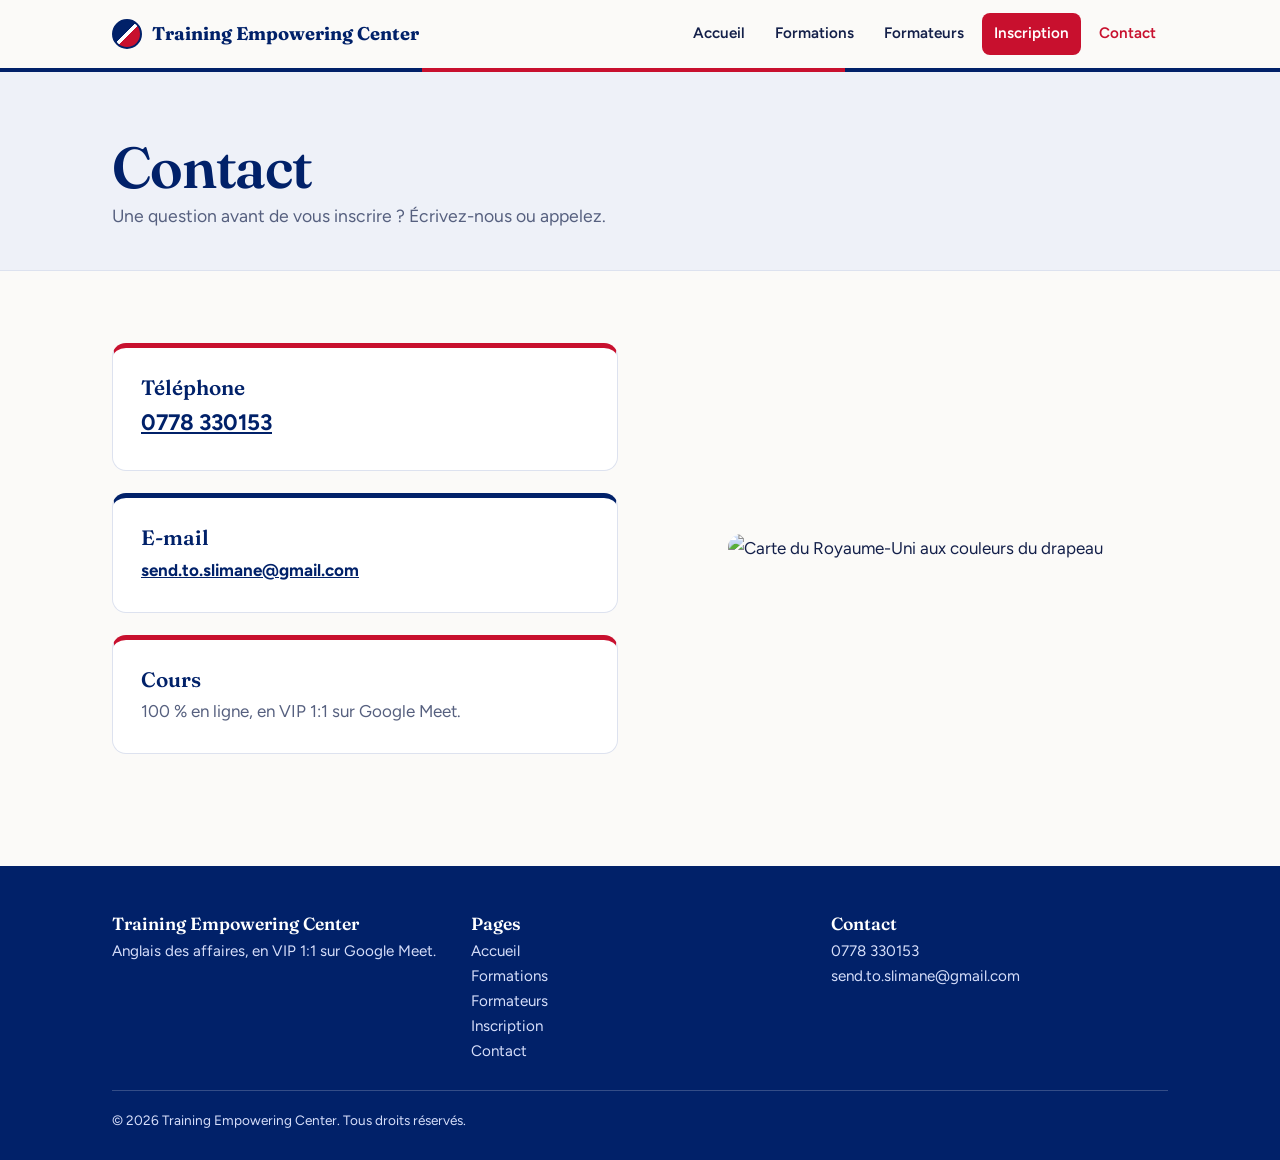
==== contact.html @ 9cc6c2c0 "Add files via upload" ====
<!doctype html><html lang="fr"><head><meta charset="utf-8"><meta name="viewport" content="width=device-width,initial-scale=1">
<title>Contact | Training Empowering Center</title><meta name="description" content="Cours d'anglais des affaires en VIP 1:1 sur Google Meet avec Training Empowering Center.">
<link rel="preconnect" href="https://fonts.googleapis.com"><link rel="preconnect" href="https://fonts.gstatic.com" crossorigin>
<link href="https://fonts.googleapis.com/css2?family=Figtree:wght@400;500;700&family=Fraunces:opsz,wght@9..144,600;9..144,700&display=swap" rel="stylesheet">
<link rel="stylesheet" href="style.css"></head><body>
<header><div class="wrap bar"><a class="logo" href="index.html"><i></i>Training Empowering Center</a><input type="checkbox" id="tg" aria-label="Menu"><label for="tg" class="burger">☰</label><nav><a href="index.html">Accueil</a><a href="formations.html">Formations</a><a href="formateurs.html">Formateurs</a><a href="inscription.html" class='cta'>Inscription</a><a class="on" href="contact.html" aria-current=page>Contact</a></nav></div></header>
<main>
<div class="sub"><div class="wrap"><h1 style="font-size:clamp(2.2rem,6vw,3.6rem)">Contact</h1><p>Une question avant de vous inscrire ? Écrivez-nous ou appelez.</p></div></div>
<section><div class="wrap split"><div class="grid" style="grid-template-columns:1fr">
<div class="card red"><h3>Téléphone</h3><p><a href="tel:+213778330153" style="font-size:1.4rem;font-weight:700;color:var(--navy)">0778 330153</a></p></div>
<div class="card navy"><h3>E-mail</h3><p><a href="mailto:send.to.slimane@gmail.com" style="font-weight:700;color:var(--navy);word-break:break-all">send.to.slimane@gmail.com</a></p></div>
<div class="card red"><h3>Cours</h3><p>100 % en ligne, en VIP 1:1 sur Google Meet.</p></div></div>
<img src="img/map.jpg" alt="Carte du Royaume-Uni aux couleurs du drapeau" style="max-height:460px"></div></section></main>
<footer><div class="wrap"><div class="grid"><div><h3>Training Empowering Center</h3><p>Anglais des affaires, en VIP 1:1 sur Google Meet.</p></div>
<div><h3>Pages</h3><a href="index.html">Accueil</a><br><a href="formations.html">Formations</a><br><a href="formateurs.html">Formateurs</a><br><a href="inscription.html">Inscription</a><br><a href="contact.html">Contact</a></div>
<div><h3>Contact</h3><a href="tel:+213778330153">0778 330153</a><br><a href="mailto:send.to.slimane@gmail.com">send.to.slimane@gmail.com</a></div></div>
<div class="copy">© 2026 Training Empowering Center. Tous droits réservés.</div></div></footer></body></html>
---- style.css ----
:root{--navy:#012169;--navy2:#0a3190;--red:#C8102E;--paper:#fbfaf8;--mist:#eef1f8;--ink:#14204a;--mute:#56607f;--line:#dde2ef}
*{box-sizing:border-box;margin:0}
html{scroll-behavior:smooth}
body{font:17px/1.65 'Figtree',system-ui,sans-serif;color:var(--ink);background:var(--paper)}
h1,h2,h3{font-family:'Fraunces',Georgia,serif;line-height:1.12;color:var(--navy);font-weight:600}
h1{font-size:clamp(2.4rem,7vw,4.6rem);letter-spacing:-.02em}
h2{font-size:clamp(1.8rem,4.5vw,2.8rem);margin-bottom:.6em}
h3{font-size:1.3rem;margin-bottom:.3em}
a{color:inherit}img{max-width:100%;display:block}
:focus-visible{outline:3px solid var(--red);outline-offset:3px}
.wrap{max-width:1100px;margin:auto;padding:0 22px}
section{padding:72px 0}
header{position:sticky;top:0;z-index:20;background:rgba(251,250,248,.94);backdrop-filter:blur(8px);border-bottom:4px solid transparent;border-image:linear-gradient(90deg,var(--navy) 33%,var(--red) 33% 66%,var(--navy) 66%) 1}
.bar{display:flex;align-items:center;justify-content:space-between;height:68px}
.logo{font-family:'Fraunces',serif;font-weight:700;color:var(--navy);text-decoration:none;font-size:1.15rem;display:flex;gap:10px;align-items:center}
.logo i{width:30px;height:30px;border-radius:50%;background:linear-gradient(135deg,var(--navy) 45%,#fff 45% 55%,var(--red) 55%);border:2px solid var(--navy)}
nav{display:flex;gap:6px;align-items:center}
nav a{text-decoration:none;padding:8px 12px;border-radius:8px;font-weight:600;font-size:.95rem;color:var(--ink)}
nav a:hover,nav a.on{color:var(--red)}
nav a.cta{background:var(--red);color:#fff}nav a.cta:hover{background:#a50d26;color:#fff}
#tg{display:none}
.burger{display:none;cursor:pointer;font-size:1.7rem;color:var(--navy)}
.btn{display:inline-block;background:var(--red);color:#fff;text-decoration:none;font-weight:700;padding:14px 28px;border-radius:10px;border:0;font:700 1rem 'Figtree';cursor:pointer;transition:background .2s}
.btn:hover{background:#a50d26}
.btn.alt{background:transparent;color:var(--navy);border:2px solid var(--navy)}.btn.alt:hover{background:var(--navy);color:#fff}
.hero{position:relative;overflow:hidden;padding:110px 0 100px;isolation:isolate}
.hero::before{content:"";position:absolute;inset:0;z-index:-1;background:url(img/hero.jpg) center 25%/cover;opacity:.3}
.hero::after{content:"";position:absolute;inset:0;z-index:-2;background:#fff}
.hero p.lead{font-size:1.25rem;max-width:36ch;margin:22px 0 32px;color:var(--ink);font-weight:500}
.hero .row{display:flex;gap:14px;flex-wrap:wrap}
.hero h1{max-width:12ch;animation:up .8s both}
@keyframes up{from{opacity:0;transform:translateY(18px)}}
.sub{padding:64px 0 40px;background:var(--mist);border-bottom:1px solid var(--line)}
.sub p{max-width:50ch;color:var(--mute);font-size:1.1rem}
.grid{display:grid;gap:22px;grid-template-columns:repeat(auto-fit,minmax(250px,1fr))}
.card{background:#fff;border:1px solid var(--line);border-radius:14px;padding:28px}
.card p{color:var(--mute)}
.card.red{border-top:5px solid var(--red)}.card.navy{border-top:5px solid var(--navy)}
.split{display:grid;gap:44px;grid-template-columns:1fr 1fr;align-items:center}
.split img{border-radius:16px;margin:auto;max-height:480px;width:auto}
.band{background:var(--navy);color:#fff}.band h2,.band h3{color:#fff}.band p{color:#d6defa}
.band .card{background:rgba(255,255,255,.08);border-color:rgba(255,255,255,.2)}
.list{list-style:none;padding:0}.list li{padding:10px 0 10px 30px;position:relative;border-bottom:1px solid var(--line)}
.list li::before{content:"";position:absolute;left:0;top:19px;width:14px;height:4px;background:var(--red)}
.tag{display:inline-block;background:var(--mist);color:var(--navy);padding:4px 12px;border-radius:99px;font-size:.85rem;font-weight:700;margin:4px 6px 0 0}
.price{font-family:'Fraunces',serif;font-size:2rem;color:var(--red);font-weight:700}
.trainer{display:grid;grid-template-columns:200px 1fr;gap:32px;align-items:center;background:#fff;border:1px solid var(--line);border-radius:18px;padding:32px}
.trainer img{width:200px;height:200px;object-fit:cover;border-radius:50%;border:6px solid #fff;box-shadow:0 0 0 4px var(--navy)}
.trainer.soon{border-style:dashed;background:transparent;grid-template-columns:1fr;text-align:center;color:var(--mute);margin-top:22px}
form{display:grid;gap:18px}
label{font-weight:700;font-size:.95rem;color:var(--navy);display:grid;gap:6px}
input,select,textarea{font:inherit;padding:13px 14px;border:2px solid var(--line);border-radius:10px;background:#fff;color:var(--ink);width:100%}
input:focus,select:focus,textarea:focus{border-color:var(--navy);outline:0}
.two{display:grid;gap:18px;grid-template-columns:1fr 1fr}
.formbox{background:#fff;border:1px solid var(--line);border-radius:18px;padding:34px;border-top:6px solid var(--red)}
footer{background:var(--navy);color:#d6defa;padding:48px 0 28px;margin-top:40px;font-size:.95rem}
footer .grid{margin-bottom:26px}footer h3{color:#fff;font-size:1.1rem}footer a{text-decoration:none}footer a:hover{color:#fff;text-decoration:underline}
.copy{border-top:1px solid rgba(255,255,255,.2);padding-top:18px;font-size:.85rem}
@media(max-width:820px){.split,.trainer,.two{grid-template-columns:1fr}.trainer{text-align:center}.trainer img{margin:auto}
.burger{display:block}nav{display:none;position:absolute;top:68px;left:0;right:0;background:var(--paper);flex-direction:column;align-items:stretch;padding:12px 22px 20px;border-bottom:1px solid var(--line)}
#tg:checked~nav{display:flex}section{padding:52px 0}.hero{padding:70px 0}}
@media(prefers-reduced-motion:reduce){*{animation:none!important;scroll-behavior:auto}}
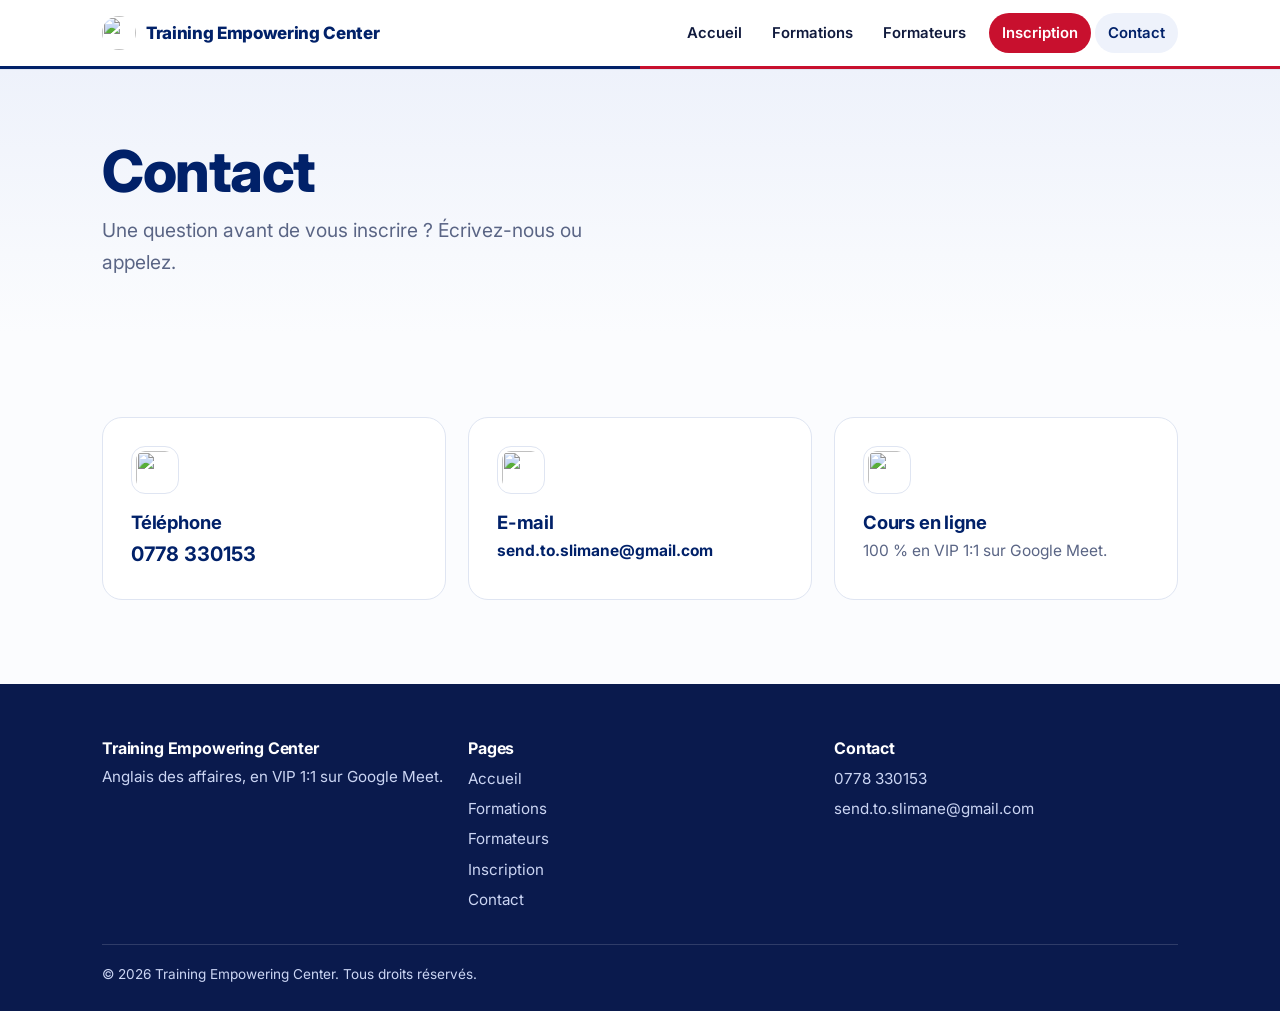
==== commit d61bd000: "Add files via upload" ====
--- a/contact.html
+++ b/contact.html
@@ -1,16 +1,13 @@
 <!doctype html><html lang="fr"><head><meta charset="utf-8"><meta name="viewport" content="width=device-width,initial-scale=1">
-<title>Contact | Training Empowering Center</title><meta name="description" content="Cours d'anglais des affaires en VIP 1:1 sur Google Meet avec Training Empowering Center.">
+<title>Contact | Training Empowering Center</title><meta name="description" content="Cours d'anglais des affaires en VIP 1:1 sur Google Meet.">
 <link rel="preconnect" href="https://fonts.googleapis.com"><link rel="preconnect" href="https://fonts.gstatic.com" crossorigin>
-<link href="https://fonts.googleapis.com/css2?family=Figtree:wght@400;500;700&family=Fraunces:opsz,wght@9..144,600;9..144,700&display=swap" rel="stylesheet">
-<link rel="stylesheet" href="style.css"></head><body>
-<header><div class="wrap bar"><a class="logo" href="index.html"><i></i>Training Empowering Center</a><input type="checkbox" id="tg" aria-label="Menu"><label for="tg" class="burger">☰</label><nav><a href="index.html">Accueil</a><a href="formations.html">Formations</a><a href="formateurs.html">Formateurs</a><a href="inscription.html" class='cta'>Inscription</a><a class="on" href="contact.html" aria-current=page>Contact</a></nav></div></header>
-<main>
-<div class="sub"><div class="wrap"><h1 style="font-size:clamp(2.2rem,6vw,3.6rem)">Contact</h1><p>Une question avant de vous inscrire ? Écrivez-nous ou appelez.</p></div></div>
-<section><div class="wrap split"><div class="grid" style="grid-template-columns:1fr">
-<div class="card red"><h3>Téléphone</h3><p><a href="tel:+213778330153" style="font-size:1.4rem;font-weight:700;color:var(--navy)">0778 330153</a></p></div>
-<div class="card navy"><h3>E-mail</h3><p><a href="mailto:send.to.slimane@gmail.com" style="font-weight:700;color:var(--navy);word-break:break-all">send.to.slimane@gmail.com</a></p></div>
-<div class="card red"><h3>Cours</h3><p>100 % en ligne, en VIP 1:1 sur Google Meet.</p></div></div>
-<img src="img/map.jpg" alt="Carte du Royaume-Uni aux couleurs du drapeau" style="max-height:460px"></div></section></main>
+<link href="https://fonts.googleapis.com/css2?family=Inter:wght@400;500;600;700;800&display=swap" rel="stylesheet"><link rel="stylesheet" href="style.css"></head><body>
+<header><div class="wrap bar"><a class="logo" href="index.html"><img src="img/i-flag.jpg" alt="">Training Empowering Center</a><input type="checkbox" id="tg" aria-label="Menu"><label for="tg" class="burger">☰</label><nav><a href="index.html" class="">Accueil</a><a href="formations.html" class="">Formations</a><a href="formateurs.html" class="">Formateurs</a><a href="inscription.html" class="cta">Inscription</a><a href="contact.html" class="on">Contact</a></nav></div></header>
+<main><div class="sub"><div class="wrap"><h1>Contact</h1><p class="lead">Une question avant de vous inscrire ? Écrivez-nous ou appelez.</p></div></div>
+<section><div class="wrap"><div class="grid">
+<a class="card" href="tel:+213778330153" style="text-decoration:none"><img class="ico" src="img/i-phone.jpg" alt=""><h3>Téléphone</h3><p style="font-size:1.25rem;font-weight:700;color:var(--navy)">0778 330153</p></a>
+<a class="card" href="mailto:send.to.slimane@gmail.com" style="text-decoration:none"><img class="ico" src="img/i-passport.jpg" alt=""><h3>E-mail</h3><p style="font-weight:700;color:var(--navy);word-break:break-all">send.to.slimane@gmail.com</p></a>
+<div class="card"><img class="ico" src="img/i-map.jpg" alt=""><h3>Cours en ligne</h3><p>100 % en VIP 1:1 sur Google Meet.</p></div></div></div></section></main>
 <footer><div class="wrap"><div class="grid"><div><h3>Training Empowering Center</h3><p>Anglais des affaires, en VIP 1:1 sur Google Meet.</p></div>
 <div><h3>Pages</h3><a href="index.html">Accueil</a><br><a href="formations.html">Formations</a><br><a href="formateurs.html">Formateurs</a><br><a href="inscription.html">Inscription</a><br><a href="contact.html">Contact</a></div>
 <div><h3>Contact</h3><a href="tel:+213778330153">0778 330153</a><br><a href="mailto:send.to.slimane@gmail.com">send.to.slimane@gmail.com</a></div></div>
--- a/style.css
+++ b/style.css
@@ -1,62 +1,72 @@
-:root{--navy:#012169;--navy2:#0a3190;--red:#C8102E;--paper:#fbfaf8;--mist:#eef1f8;--ink:#14204a;--mute:#56607f;--line:#dde2ef}
+:root{--navy:#012169;--red:#C8102E;--paper:#fbfcfe;--mist:#eef2fb;--ink:#101a3d;--mute:#5a6585;--line:#dfe5f2}
 *{box-sizing:border-box;margin:0}
 html{scroll-behavior:smooth}
-body{font:17px/1.65 'Figtree',system-ui,sans-serif;color:var(--ink);background:var(--paper)}
-h1,h2,h3{font-family:'Fraunces',Georgia,serif;line-height:1.12;color:var(--navy);font-weight:600}
-h1{font-size:clamp(2.4rem,7vw,4.6rem);letter-spacing:-.02em}
-h2{font-size:clamp(1.8rem,4.5vw,2.8rem);margin-bottom:.6em}
-h3{font-size:1.3rem;margin-bottom:.3em}
+body{font:400 17px/1.65 'Inter',system-ui,sans-serif;color:var(--ink);background:var(--paper);-webkit-font-smoothing:antialiased}
+h1,h2,h3{color:var(--navy);font-weight:800;letter-spacing:-.025em;line-height:1.1}
+h1{font-size:clamp(2.5rem,7vw,4.8rem)}h2{font-size:clamp(1.8rem,4.2vw,2.7rem);margin-bottom:14px}h3{font-size:1.15rem;letter-spacing:-.01em;font-weight:700;margin-bottom:6px}
 a{color:inherit}img{max-width:100%;display:block}
 :focus-visible{outline:3px solid var(--red);outline-offset:3px}
-.wrap{max-width:1100px;margin:auto;padding:0 22px}
-section{padding:72px 0}
-header{position:sticky;top:0;z-index:20;background:rgba(251,250,248,.94);backdrop-filter:blur(8px);border-bottom:4px solid transparent;border-image:linear-gradient(90deg,var(--navy) 33%,var(--red) 33% 66%,var(--navy) 66%) 1}
-.bar{display:flex;align-items:center;justify-content:space-between;height:68px}
-.logo{font-family:'Fraunces',serif;font-weight:700;color:var(--navy);text-decoration:none;font-size:1.15rem;display:flex;gap:10px;align-items:center}
-.logo i{width:30px;height:30px;border-radius:50%;background:linear-gradient(135deg,var(--navy) 45%,#fff 45% 55%,var(--red) 55%);border:2px solid var(--navy)}
-nav{display:flex;gap:6px;align-items:center}
-nav a{text-decoration:none;padding:8px 12px;border-radius:8px;font-weight:600;font-size:.95rem;color:var(--ink)}
-nav a:hover,nav a.on{color:var(--red)}
-nav a.cta{background:var(--red);color:#fff}nav a.cta:hover{background:#a50d26;color:#fff}
-#tg{display:none}
-.burger{display:none;cursor:pointer;font-size:1.7rem;color:var(--navy)}
-.btn{display:inline-block;background:var(--red);color:#fff;text-decoration:none;font-weight:700;padding:14px 28px;border-radius:10px;border:0;font:700 1rem 'Figtree';cursor:pointer;transition:background .2s}
-.btn:hover{background:#a50d26}
-.btn.alt{background:transparent;color:var(--navy);border:2px solid var(--navy)}.btn.alt:hover{background:var(--navy);color:#fff}
-.hero{position:relative;overflow:hidden;padding:110px 0 100px;isolation:isolate}
-.hero::before{content:"";position:absolute;inset:0;z-index:-1;background:url(img/hero.jpg) center 25%/cover;opacity:.3}
-.hero::after{content:"";position:absolute;inset:0;z-index:-2;background:#fff}
-.hero p.lead{font-size:1.25rem;max-width:36ch;margin:22px 0 32px;color:var(--ink);font-weight:500}
-.hero .row{display:flex;gap:14px;flex-wrap:wrap}
-.hero h1{max-width:12ch;animation:up .8s both}
-@keyframes up{from{opacity:0;transform:translateY(18px)}}
-.sub{padding:64px 0 40px;background:var(--mist);border-bottom:1px solid var(--line)}
-.sub p{max-width:50ch;color:var(--mute);font-size:1.1rem}
-.grid{display:grid;gap:22px;grid-template-columns:repeat(auto-fit,minmax(250px,1fr))}
-.card{background:#fff;border:1px solid var(--line);border-radius:14px;padding:28px}
-.card p{color:var(--mute)}
-.card.red{border-top:5px solid var(--red)}.card.navy{border-top:5px solid var(--navy)}
-.split{display:grid;gap:44px;grid-template-columns:1fr 1fr;align-items:center}
-.split img{border-radius:16px;margin:auto;max-height:480px;width:auto}
-.band{background:var(--navy);color:#fff}.band h2,.band h3{color:#fff}.band p{color:#d6defa}
-.band .card{background:rgba(255,255,255,.08);border-color:rgba(255,255,255,.2)}
-.list{list-style:none;padding:0}.list li{padding:10px 0 10px 30px;position:relative;border-bottom:1px solid var(--line)}
-.list li::before{content:"";position:absolute;left:0;top:19px;width:14px;height:4px;background:var(--red)}
-.tag{display:inline-block;background:var(--mist);color:var(--navy);padding:4px 12px;border-radius:99px;font-size:.85rem;font-weight:700;margin:4px 6px 0 0}
-.price{font-family:'Fraunces',serif;font-size:2rem;color:var(--red);font-weight:700}
-.trainer{display:grid;grid-template-columns:200px 1fr;gap:32px;align-items:center;background:#fff;border:1px solid var(--line);border-radius:18px;padding:32px}
-.trainer img{width:200px;height:200px;object-fit:cover;border-radius:50%;border:6px solid #fff;box-shadow:0 0 0 4px var(--navy)}
-.trainer.soon{border-style:dashed;background:transparent;grid-template-columns:1fr;text-align:center;color:var(--mute);margin-top:22px}
-form{display:grid;gap:18px}
-label{font-weight:700;font-size:.95rem;color:var(--navy);display:grid;gap:6px}
-input,select,textarea{font:inherit;padding:13px 14px;border:2px solid var(--line);border-radius:10px;background:#fff;color:var(--ink);width:100%}
-input:focus,select:focus,textarea:focus{border-color:var(--navy);outline:0}
+.wrap{max-width:1120px;margin:auto;padding:0 22px}
+section{padding:84px 0}
+.lead{font-size:1.2rem;color:var(--mute);max-width:46ch}
+header{position:sticky;top:0;z-index:20;background:rgba(255,255,255,.9);backdrop-filter:blur(10px);border-bottom:1px solid var(--line)}
+header::after{content:"";display:block;height:3px;background:linear-gradient(90deg,var(--navy) 50%,var(--red) 50%)}
+.bar{display:flex;align-items:center;justify-content:space-between;height:66px}
+.logo{font-weight:800;color:var(--navy);text-decoration:none;letter-spacing:-.02em;display:flex;gap:10px;align-items:center}
+.logo img{width:34px;height:34px;border-radius:50%;object-fit:cover}
+nav{display:flex;gap:4px;align-items:center}
+nav a{text-decoration:none;padding:8px 13px;border-radius:999px;font-weight:600;font-size:.93rem;color:var(--ink)}
+nav a:hover,nav a.on{background:var(--mist);color:var(--navy)}
+nav a.cta{background:var(--red);color:#fff;margin-left:6px}nav a.cta:hover{background:#a50d26}
+#tg{display:none}.burger{display:none;cursor:pointer;font-size:1.6rem;color:var(--navy)}
+.btn{display:inline-block;background:var(--red);color:#fff;text-decoration:none;font:700 1rem 'Inter';padding:15px 30px;border-radius:999px;border:0;cursor:pointer;transition:.2s;box-shadow:0 8px 20px -8px rgba(200,16,46,.6)}
+.btn:hover{background:#a50d26;transform:translateY(-2px)}
+.btn.alt{background:#fff;color:var(--navy);box-shadow:inset 0 0 0 2px var(--navy)}.btn.alt:hover{background:var(--navy);color:#fff}
+.hero{position:relative;min-height:640px;display:flex;align-items:flex-end;padding:0 0 70px;background:url(img/bg.jpg) center top/cover no-repeat,#fff}
+.hero::before{content:"";position:absolute;inset:0;background:linear-gradient(to bottom,rgba(255,255,255,0) 0%,rgba(255,255,255,.55) 40%,var(--paper) 92%)}
+.hero .wrap{position:relative;width:100%}
+.hero h1{max-width:13ch;margin-bottom:18px;animation:up .8s both}
+@keyframes up{from{opacity:0;transform:translateY(16px)}}
+.row{display:flex;gap:12px;flex-wrap:wrap;margin-top:28px}
+.chips{display:flex;gap:10px;flex-wrap:wrap;margin-top:34px}
+.chip{display:flex;align-items:center;gap:10px;background:#fff;border:1px solid var(--line);padding:6px 16px 6px 6px;border-radius:999px;font-weight:600;font-size:.92rem;color:var(--navy)}
+.ico{width:48px;height:48px;flex:none;border-radius:14px;background:#fff;border:1px solid var(--line);padding:4px;object-fit:contain}
+.chip .ico{width:34px;height:34px;border-radius:50%;padding:2px}
+.sub{padding:70px 0 54px;background:linear-gradient(180deg,var(--mist),var(--paper))}
+.sub h1{font-size:clamp(2.2rem,6vw,3.6rem);margin-bottom:12px}
+.grid{display:grid;gap:22px;grid-template-columns:repeat(auto-fit,minmax(260px,1fr))}
+.card{background:#fff;border:1px solid var(--line);border-radius:20px;padding:28px;transition:.2s}
+.card:hover{box-shadow:0 18px 40px -24px rgba(1,33,105,.35);transform:translateY(-3px)}
+.card .ico{margin-bottom:18px}.card p{color:var(--mute);font-size:.97rem}
+.split{display:grid;gap:56px;grid-template-columns:1fr 1fr;align-items:center}
+.band{background:var(--navy);color:#fff}.band h2,.band h3{color:#fff}.band p{color:#cfd8f5}
+.band .card{background:rgba(255,255,255,.07);border-color:rgba(255,255,255,.18)}.band .card:hover{transform:none;box-shadow:none}
+.step{font-size:2.4rem;font-weight:800;color:#ff5a74;letter-spacing:-.04em;margin-bottom:6px;line-height:1}
+.list{list-style:none;padding:0;margin:20px 0 28px}.list li{display:flex;gap:14px;align-items:center;padding:12px 0;border-bottom:1px solid var(--line);font-weight:500}
+.list .ico{width:40px;height:40px;border-radius:12px}
+.tag{display:inline-block;background:var(--mist);color:var(--navy);padding:5px 13px;border-radius:999px;font-size:.85rem;font-weight:600;margin:4px 6px 0 0}
+.trainer{display:grid;grid-template-columns:190px 1fr;gap:34px;align-items:center;background:#fff;border:1px solid var(--line);border-radius:26px;padding:34px}
+.trainer img{width:190px;height:190px;object-fit:cover;border-radius:50%;box-shadow:0 0 0 5px #fff,0 0 0 8px var(--red)}
+.trainer.soon{grid-template-columns:1fr;text-align:center;border-style:dashed;background:transparent;margin-top:20px;color:var(--mute)}
+.cta-band{text-align:center;background:linear-gradient(135deg,var(--navy),#0a3190);color:#fff;border-radius:28px;padding:58px 24px}.cta-band h2{color:#fff}.cta-band p{color:#cfd8f5;margin:0 auto 26px}
+.enroll{display:grid;grid-template-columns:5fr 7fr;border-radius:28px;overflow:hidden;border:1px solid var(--line);background:#fff;box-shadow:0 30px 60px -40px rgba(1,33,105,.5)}
+.side{background:var(--navy);color:#fff;padding:42px 34px;display:flex;flex-direction:column;gap:22px}.side h2{color:#fff;font-size:1.9rem}
+.side div{display:flex;gap:14px;align-items:center;color:#d6defa;font-size:.97rem}.side b{color:#fff;display:block}
+.side a{text-decoration:none}
+form{padding:42px 38px;display:grid;gap:20px}
+fieldset{border:0;padding:0}legend,label{font-weight:600;font-size:.9rem;color:var(--navy);margin-bottom:8px;display:block}
+input:not([type=radio]),select,textarea{font:inherit;padding:14px 16px;border:1.5px solid var(--line);border-radius:12px;background:var(--paper);color:var(--ink);width:100%}
+input:focus,select:focus,textarea:focus{border-color:var(--navy);outline:0;background:#fff;box-shadow:0 0 0 4px rgba(1,33,105,.08)}
 .two{display:grid;gap:18px;grid-template-columns:1fr 1fr}
-.formbox{background:#fff;border:1px solid var(--line);border-radius:18px;padding:34px;border-top:6px solid var(--red)}
-footer{background:var(--navy);color:#d6defa;padding:48px 0 28px;margin-top:40px;font-size:.95rem}
-footer .grid{margin-bottom:26px}footer h3{color:#fff;font-size:1.1rem}footer a{text-decoration:none}footer a:hover{color:#fff;text-decoration:underline}
-.copy{border-top:1px solid rgba(255,255,255,.2);padding-top:18px;font-size:.85rem}
-@media(max-width:820px){.split,.trainer,.two{grid-template-columns:1fr}.trainer{text-align:center}.trainer img{margin:auto}
-.burger{display:block}nav{display:none;position:absolute;top:68px;left:0;right:0;background:var(--paper);flex-direction:column;align-items:stretch;padding:12px 22px 20px;border-bottom:1px solid var(--line)}
-#tg:checked~nav{display:flex}section{padding:52px 0}.hero{padding:70px 0}}
-@media(prefers-reduced-motion:reduce){*{animation:none!important;scroll-behavior:auto}}
+.pills{display:flex;gap:10px;flex-wrap:wrap}.pills label{margin:0}
+.pills input{position:absolute;opacity:0}.pills span{display:block;padding:10px 18px;border-radius:999px;border:1.5px solid var(--line);font-weight:600;cursor:pointer;color:var(--mute);background:var(--paper)}
+.pills input:checked+span{background:var(--navy);border-color:var(--navy);color:#fff}.pills input:focus-visible+span{outline:3px solid var(--red);outline-offset:2px}
+.btn.full{width:100%;text-align:center;padding:17px}
+.fine{font-size:.85rem;color:var(--mute);text-align:center}
+footer{background:#0a1a4d;color:#cbd5f3;padding:56px 0 26px;font-size:.95rem}
+footer .grid{margin-bottom:28px}footer h3{color:#fff;font-size:1rem}footer a{text-decoration:none;line-height:2}footer a:hover{color:#fff;text-decoration:underline}
+.copy{border-top:1px solid rgba(255,255,255,.15);padding-top:18px;font-size:.85rem}
+@media(max-width:860px){.split,.trainer,.two,.enroll{grid-template-columns:1fr}.split{gap:34px}.trainer{text-align:center}.trainer img{margin:auto}
+.burger{display:block}nav{display:none;position:absolute;top:66px;left:0;right:0;background:#fff;flex-direction:column;align-items:stretch;padding:12px 22px 20px;border-bottom:1px solid var(--line)}
+nav a.cta{margin:6px 0 0;text-align:center}#tg:checked~nav{display:flex}section{padding:56px 0}.hero{min-height:560px;padding-bottom:50px}form,.side{padding:30px 22px}}
+@media(prefers-reduced-motion:reduce){*{animation:none!important;transition:none!important}}
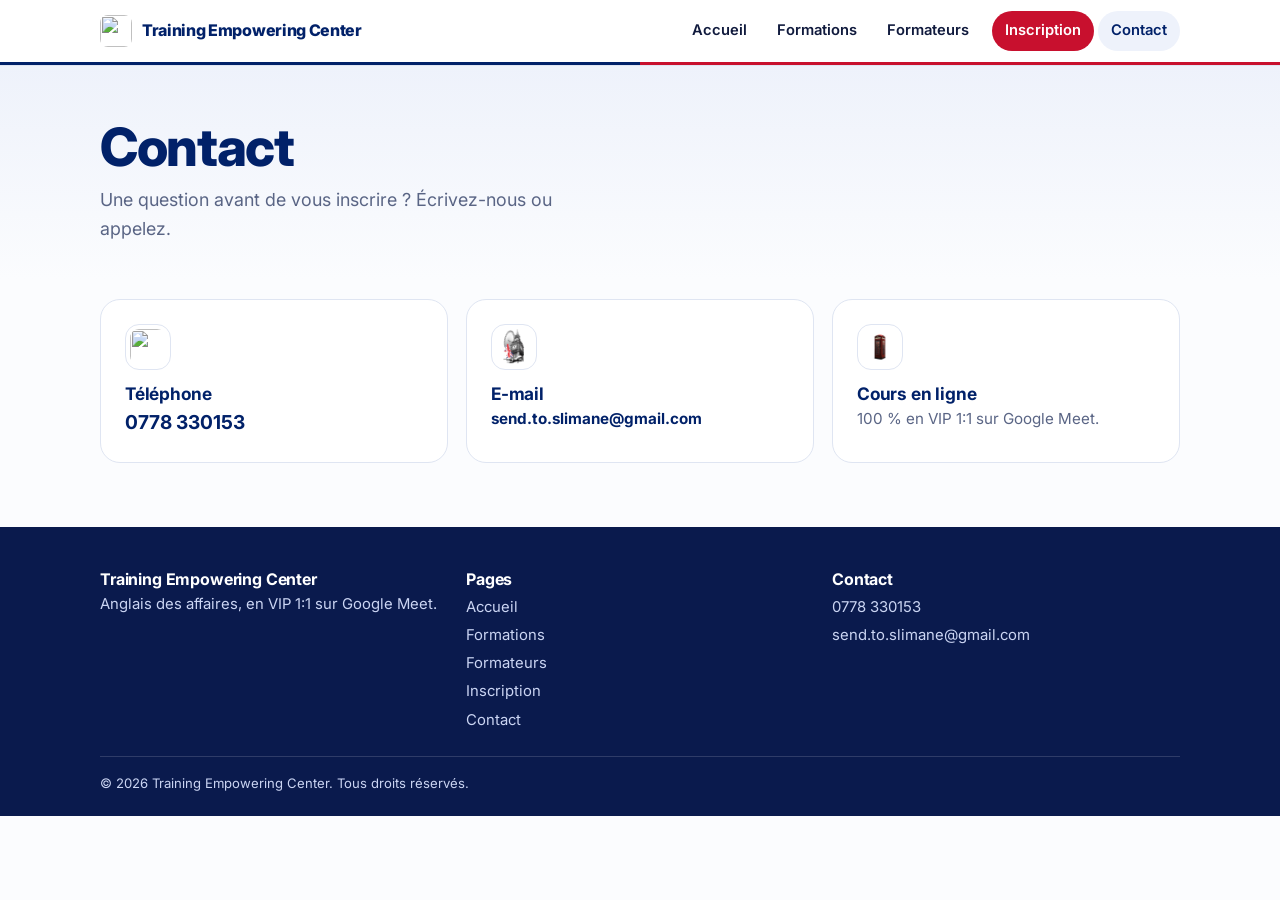
==== commit 8378dfb0: "Add files via upload" ====
--- a/contact.html
+++ b/contact.html
@@ -2,12 +2,12 @@
 <title>Contact | Training Empowering Center</title><meta name="description" content="Cours d'anglais des affaires en VIP 1:1 sur Google Meet.">
 <link rel="preconnect" href="https://fonts.googleapis.com"><link rel="preconnect" href="https://fonts.gstatic.com" crossorigin>
 <link href="https://fonts.googleapis.com/css2?family=Inter:wght@400;500;600;700;800&display=swap" rel="stylesheet"><link rel="stylesheet" href="style.css"></head><body>
-<header><div class="wrap bar"><a class="logo" href="index.html"><img src="img/i-flag.jpg" alt="">Training Empowering Center</a><input type="checkbox" id="tg" aria-label="Menu"><label for="tg" class="burger">☰</label><nav><a href="index.html" class="">Accueil</a><a href="formations.html" class="">Formations</a><a href="formateurs.html" class="">Formateurs</a><a href="inscription.html" class="cta">Inscription</a><a href="contact.html" class="on">Contact</a></nav></div></header>
+<header><div class="wrap bar"><a class="logo" href="index.html"><img src="img/i-uk.jpg" alt="">Training Empowering Center</a><input type="checkbox" id="tg" aria-label="Menu"><label for="tg" class="burger">☰</label><nav><a href="index.html" class="">Accueil</a><a href="formations.html" class="">Formations</a><a href="formateurs.html" class="">Formateurs</a><a href="inscription.html" class="cta">Inscription</a><a href="contact.html" class="on">Contact</a></nav></div></header>
 <main><div class="sub"><div class="wrap"><h1>Contact</h1><p class="lead">Une question avant de vous inscrire ? Écrivez-nous ou appelez.</p></div></div>
-<section><div class="wrap"><div class="grid">
-<a class="card" href="tel:+213778330153" style="text-decoration:none"><img class="ico" src="img/i-phone.jpg" alt=""><h3>Téléphone</h3><p style="font-size:1.25rem;font-weight:700;color:var(--navy)">0778 330153</p></a>
-<a class="card" href="mailto:send.to.slimane@gmail.com" style="text-decoration:none"><img class="ico" src="img/i-passport.jpg" alt=""><h3>E-mail</h3><p style="font-weight:700;color:var(--navy);word-break:break-all">send.to.slimane@gmail.com</p></a>
-<div class="card"><img class="ico" src="img/i-map.jpg" alt=""><h3>Cours en ligne</h3><p>100 % en VIP 1:1 sur Google Meet.</p></div></div></div></section></main>
+<section style="padding-top:20px"><div class="wrap"><div class="grid">
+<a class="card" href="tel:+213778330153" style="text-decoration:none"><img class="ico" src="img/i-phones.jpg" alt=""><h3>Téléphone</h3><p style="font-size:1.2rem;font-weight:700;color:var(--navy)">0778 330153</p></a>
+<a class="card" href="mailto:send.to.slimane@gmail.com" style="text-decoration:none"><img class="ico" src="img/i-london.jpg" alt=""><h3>E-mail</h3><p style="font-weight:700;color:var(--navy);word-break:break-all">send.to.slimane@gmail.com</p></a>
+<div class="card"><img class="ico" src="img/i-phone.jpg" alt=""><h3>Cours en ligne</h3><p>100 % en VIP 1:1 sur Google Meet.</p></div></div></div></section></main>
 <footer><div class="wrap"><div class="grid"><div><h3>Training Empowering Center</h3><p>Anglais des affaires, en VIP 1:1 sur Google Meet.</p></div>
 <div><h3>Pages</h3><a href="index.html">Accueil</a><br><a href="formations.html">Formations</a><br><a href="formateurs.html">Formateurs</a><br><a href="inscription.html">Inscription</a><br><a href="contact.html">Contact</a></div>
 <div><h3>Contact</h3><a href="tel:+213778330153">0778 330153</a><br><a href="mailto:send.to.slimane@gmail.com">send.to.slimane@gmail.com</a></div></div>
--- a/style.css
+++ b/style.css
@@ -1,72 +1,95 @@
 :root{--navy:#012169;--red:#C8102E;--paper:#fbfcfe;--mist:#eef2fb;--ink:#101a3d;--mute:#5a6585;--line:#dfe5f2}
 *{box-sizing:border-box;margin:0}
 html{scroll-behavior:smooth}
-body{font:400 17px/1.65 'Inter',system-ui,sans-serif;color:var(--ink);background:var(--paper);-webkit-font-smoothing:antialiased}
+body{font:400 16.5px/1.6 'Inter',system-ui,sans-serif;color:var(--ink);background:var(--paper);-webkit-font-smoothing:antialiased;overflow-x:hidden}
 h1,h2,h3{color:var(--navy);font-weight:800;letter-spacing:-.025em;line-height:1.1}
-h1{font-size:clamp(2.5rem,7vw,4.8rem)}h2{font-size:clamp(1.8rem,4.2vw,2.7rem);margin-bottom:14px}h3{font-size:1.15rem;letter-spacing:-.01em;font-weight:700;margin-bottom:6px}
+h1{font-size:clamp(2.3rem,6.5vw,4.3rem)}h2{font-size:clamp(1.65rem,4vw,2.5rem);margin-bottom:10px}h3{font-size:1.08rem;letter-spacing:-.01em;font-weight:700;margin-bottom:4px}
 a{color:inherit}img{max-width:100%;display:block}
 :focus-visible{outline:3px solid var(--red);outline-offset:3px}
-.wrap{max-width:1120px;margin:auto;padding:0 22px}
-section{padding:84px 0}
-.lead{font-size:1.2rem;color:var(--mute);max-width:46ch}
-header{position:sticky;top:0;z-index:20;background:rgba(255,255,255,.9);backdrop-filter:blur(10px);border-bottom:1px solid var(--line)}
+.wrap{max-width:1120px;margin:auto;padding:0 20px}
+section{padding:64px 0}
+.lead{font-size:1.12rem;color:var(--mute);max-width:46ch}
+header{position:sticky;top:0;z-index:20;background:rgba(255,255,255,.92);backdrop-filter:blur(10px);border-bottom:1px solid var(--line)}
 header::after{content:"";display:block;height:3px;background:linear-gradient(90deg,var(--navy) 50%,var(--red) 50%)}
-.bar{display:flex;align-items:center;justify-content:space-between;height:66px}
-.logo{font-weight:800;color:var(--navy);text-decoration:none;letter-spacing:-.02em;display:flex;gap:10px;align-items:center}
-.logo img{width:34px;height:34px;border-radius:50%;object-fit:cover}
+.bar{display:flex;align-items:center;justify-content:space-between;height:62px}
+.logo{font-weight:800;color:var(--navy);text-decoration:none;letter-spacing:-.02em;display:flex;gap:10px;align-items:center;font-size:1rem}
+.logo img{width:32px;height:32px;border-radius:8px;object-fit:contain}
 nav{display:flex;gap:4px;align-items:center}
-nav a{text-decoration:none;padding:8px 13px;border-radius:999px;font-weight:600;font-size:.93rem;color:var(--ink)}
+nav a{text-decoration:none;padding:8px 13px;border-radius:999px;font-weight:600;font-size:.92rem;color:var(--ink)}
 nav a:hover,nav a.on{background:var(--mist);color:var(--navy)}
 nav a.cta{background:var(--red);color:#fff;margin-left:6px}nav a.cta:hover{background:#a50d26}
 #tg{display:none}.burger{display:none;cursor:pointer;font-size:1.6rem;color:var(--navy)}
-.btn{display:inline-block;background:var(--red);color:#fff;text-decoration:none;font:700 1rem 'Inter';padding:15px 30px;border-radius:999px;border:0;cursor:pointer;transition:.2s;box-shadow:0 8px 20px -8px rgba(200,16,46,.6)}
+.btn{display:inline-block;background:var(--red);color:#fff;text-decoration:none;font:700 .98rem 'Inter';padding:14px 28px;border-radius:999px;border:0;cursor:pointer;transition:.2s;box-shadow:0 8px 20px -8px rgba(200,16,46,.6)}
 .btn:hover{background:#a50d26;transform:translateY(-2px)}
 .btn.alt{background:#fff;color:var(--navy);box-shadow:inset 0 0 0 2px var(--navy)}.btn.alt:hover{background:var(--navy);color:#fff}
-.hero{position:relative;min-height:640px;display:flex;align-items:flex-end;padding:0 0 70px;background:url(img/bg.jpg) center top/cover no-repeat,#fff}
-.hero::before{content:"";position:absolute;inset:0;background:linear-gradient(to bottom,rgba(255,255,255,0) 0%,rgba(255,255,255,.55) 40%,var(--paper) 92%)}
-.hero .wrap{position:relative;width:100%}
-.hero h1{max-width:13ch;margin-bottom:18px;animation:up .8s both}
-@keyframes up{from{opacity:0;transform:translateY(16px)}}
-.row{display:flex;gap:12px;flex-wrap:wrap;margin-top:28px}
-.chips{display:flex;gap:10px;flex-wrap:wrap;margin-top:34px}
-.chip{display:flex;align-items:center;gap:10px;background:#fff;border:1px solid var(--line);padding:6px 16px 6px 6px;border-radius:999px;font-weight:600;font-size:.92rem;color:var(--navy)}
-.ico{width:48px;height:48px;flex:none;border-radius:14px;background:#fff;border:1px solid var(--line);padding:4px;object-fit:contain}
-.chip .ico{width:34px;height:34px;border-radius:50%;padding:2px}
-.sub{padding:70px 0 54px;background:linear-gradient(180deg,var(--mist),var(--paper))}
-.sub h1{font-size:clamp(2.2rem,6vw,3.6rem);margin-bottom:12px}
-.grid{display:grid;gap:22px;grid-template-columns:repeat(auto-fit,minmax(260px,1fr))}
-.card{background:#fff;border:1px solid var(--line);border-radius:20px;padding:28px;transition:.2s}
+.row{display:flex;gap:10px;flex-wrap:wrap;margin-top:24px}
+.hero{position:relative;padding:84px 0 76px;background:url(img/bg.jpg) 70% center/cover}
+.hero::before{content:"";position:absolute;inset:0;background:linear-gradient(90deg,rgba(255,255,255,.93) 0%,rgba(255,255,255,.7) 50%,rgba(255,255,255,.25) 100%)}
+.hero::after{content:"";position:absolute;left:0;right:0;bottom:0;height:70px;background:linear-gradient(transparent,var(--paper))}
+.hero .wrap{position:relative;z-index:1;display:grid;grid-template-columns:1.15fr .85fr;gap:40px;align-items:center}
+.hero h1{max-width:12ch;margin-bottom:14px;animation:up .8s both}
+@keyframes up{from{opacity:0;transform:translateY(14px)}}
+.chat{display:grid;gap:12px;justify-items:start}
+.b{background:#fff;border-radius:20px 20px 20px 6px;padding:13px 18px;box-shadow:0 14px 30px -16px rgba(1,33,105,.5);border:1px solid var(--line);max-width:300px;font-weight:600;color:var(--navy);line-height:1.35}
+.b small{display:block;font-weight:500;color:var(--mute);margin-top:3px;font-size:.84rem}
+.b.me{justify-self:end;background:var(--navy);color:#fff;border-radius:20px 20px 6px 20px;border-color:var(--navy)}.b.me small{color:#b9c6f2}
+.strip{background:var(--red);color:#fff;overflow:hidden;white-space:nowrap;padding:12px 0;font-weight:700;font-size:.95rem}
+.strip div{display:inline-block;animation:mq 38s linear infinite}.strip span{margin:0 22px}.strip span::before{content:"✦";margin-right:22px;opacity:.6}
+@keyframes mq{to{transform:translateX(-50%)}}
+.sub{padding:52px 0 36px;background:linear-gradient(180deg,var(--mist),var(--paper))}
+.sub h1{font-size:clamp(2.1rem,5.5vw,3.3rem);margin-bottom:10px}
+.ico{width:46px;height:46px;flex:none;border-radius:14px;background:#fff;border:1px solid var(--line);padding:4px;object-fit:contain}
+.grid{display:grid;gap:18px;grid-template-columns:repeat(auto-fit,minmax(250px,1fr))}
+.card{background:#fff;border:1px solid var(--line);border-radius:20px;padding:24px;transition:.2s}
 .card:hover{box-shadow:0 18px 40px -24px rgba(1,33,105,.35);transform:translateY(-3px)}
-.card .ico{margin-bottom:18px}.card p{color:var(--mute);font-size:.97rem}
-.split{display:grid;gap:56px;grid-template-columns:1fr 1fr;align-items:center}
+.card .ico{margin-bottom:14px}.card p{color:var(--mute);font-size:.95rem}
+.topics{display:grid;gap:12px;grid-template-columns:repeat(3,1fr)}
+.topics div{display:flex;gap:12px;align-items:center;background:#fff;border:1px solid var(--line);border-radius:16px;padding:12px 16px;font-weight:600;color:var(--navy);font-size:.95rem}
+.topics .ico{width:40px;height:40px;border-radius:12px}
+.stats{display:grid;grid-template-columns:repeat(3,1fr);gap:14px;margin-top:-36px;position:relative;z-index:2}
+.stats div{background:#fff;border:1px solid var(--line);border-radius:18px;padding:16px 18px;display:flex;gap:12px;align-items:center;box-shadow:0 16px 34px -22px rgba(1,33,105,.5);font-weight:700;color:var(--navy);line-height:1.25}
+.stats small{display:block;color:var(--mute);font-weight:500;font-size:.84rem}
+.split{display:grid;gap:44px;grid-template-columns:1fr 1fr;align-items:center}
 .band{background:var(--navy);color:#fff}.band h2,.band h3{color:#fff}.band p{color:#cfd8f5}
-.band .card{background:rgba(255,255,255,.07);border-color:rgba(255,255,255,.18)}.band .card:hover{transform:none;box-shadow:none}
-.step{font-size:2.4rem;font-weight:800;color:#ff5a74;letter-spacing:-.04em;margin-bottom:6px;line-height:1}
-.list{list-style:none;padding:0;margin:20px 0 28px}.list li{display:flex;gap:14px;align-items:center;padding:12px 0;border-bottom:1px solid var(--line);font-weight:500}
+.step{font-size:2rem;font-weight:800;color:#ff5a74;letter-spacing:-.04em;line-height:1}
+.steps{display:grid;gap:16px}.steps div{display:grid;grid-template-columns:44px 1fr;gap:12px;align-items:start;background:rgba(255,255,255,.07);border:1px solid rgba(255,255,255,.18);border-radius:16px;padding:16px 18px}
+.list{list-style:none;padding:0;margin:16px 0 24px}.list li{display:flex;gap:14px;align-items:center;padding:10px 0;border-bottom:1px solid var(--line);font-weight:500}
 .list .ico{width:40px;height:40px;border-radius:12px}
 .tag{display:inline-block;background:var(--mist);color:var(--navy);padding:5px 13px;border-radius:999px;font-size:.85rem;font-weight:600;margin:4px 6px 0 0}
-.trainer{display:grid;grid-template-columns:190px 1fr;gap:34px;align-items:center;background:#fff;border:1px solid var(--line);border-radius:26px;padding:34px}
-.trainer img{width:190px;height:190px;object-fit:cover;border-radius:50%;box-shadow:0 0 0 5px #fff,0 0 0 8px var(--red)}
-.trainer.soon{grid-template-columns:1fr;text-align:center;border-style:dashed;background:transparent;margin-top:20px;color:var(--mute)}
-.cta-band{text-align:center;background:linear-gradient(135deg,var(--navy),#0a3190);color:#fff;border-radius:28px;padding:58px 24px}.cta-band h2{color:#fff}.cta-band p{color:#cfd8f5;margin:0 auto 26px}
-.enroll{display:grid;grid-template-columns:5fr 7fr;border-radius:28px;overflow:hidden;border:1px solid var(--line);background:#fff;box-shadow:0 30px 60px -40px rgba(1,33,105,.5)}
-.side{background:var(--navy);color:#fff;padding:42px 34px;display:flex;flex-direction:column;gap:22px}.side h2{color:#fff;font-size:1.9rem}
-.side div{display:flex;gap:14px;align-items:center;color:#d6defa;font-size:.97rem}.side b{color:#fff;display:block}
-.side a{text-decoration:none}
-form{padding:42px 38px;display:grid;gap:20px}
-fieldset{border:0;padding:0}legend,label{font-weight:600;font-size:.9rem;color:var(--navy);margin-bottom:8px;display:block}
-input:not([type=radio]),select,textarea{font:inherit;padding:14px 16px;border:1.5px solid var(--line);border-radius:12px;background:var(--paper);color:var(--ink);width:100%}
-input:focus,select:focus,textarea:focus{border-color:var(--navy);outline:0;background:#fff;box-shadow:0 0 0 4px rgba(1,33,105,.08)}
-.two{display:grid;gap:18px;grid-template-columns:1fr 1fr}
-.pills{display:flex;gap:10px;flex-wrap:wrap}.pills label{margin:0}
-.pills input{position:absolute;opacity:0}.pills span{display:block;padding:10px 18px;border-radius:999px;border:1.5px solid var(--line);font-weight:600;cursor:pointer;color:var(--mute);background:var(--paper)}
+.trainer{display:grid;grid-template-columns:170px 1fr;gap:30px;align-items:center;background:#fff;border:1px solid var(--line);border-radius:26px;padding:30px}
+.trainer img{width:170px;height:170px;object-fit:cover;border-radius:50%;box-shadow:0 0 0 5px #fff,0 0 0 8px var(--red)}
+.trainer.soon{grid-template-columns:1fr;text-align:center;border-style:dashed;background:transparent;margin-top:18px;color:var(--mute);padding:20px}
+.cta-band{position:relative;overflow:hidden;background:linear-gradient(135deg,var(--navy),#0a3190);border-radius:26px;padding:44px 28px;display:flex;align-items:center;justify-content:space-between;gap:24px}
+.cta-band h2{color:#fff}.cta-band p{color:#cfd8f5;margin-bottom:20px}.cta-band img{width:120px;height:120px;border-radius:50%;background:#fff;padding:12px;object-fit:contain;flex:none}
+.enroll{display:grid;grid-template-columns:5fr 7fr;border-radius:26px;overflow:hidden;border:1px solid var(--line);background:#fff;box-shadow:0 30px 60px -40px rgba(1,33,105,.5)}
+.side{background:var(--navy);color:#fff;padding:36px 30px;display:flex;flex-direction:column;gap:18px}.side h2{color:#fff;font-size:1.7rem}
+.side div{display:flex;gap:14px;align-items:center;color:#d6defa;font-size:.95rem}.side b{color:#fff;display:block}.side a{text-decoration:none}
+form{padding:34px 34px;display:grid;gap:16px}
+fieldset{border:0;padding:0}legend,label{font-weight:600;font-size:.88rem;color:var(--navy);margin-bottom:6px;display:block}
+input:not([type=radio]),select,textarea{font:inherit;font-size:16px;padding:12px 14px;border:1.5px solid var(--line);border-radius:12px;background:var(--paper);color:var(--ink);width:100%}
+input:focus,textarea:focus{border-color:var(--navy);outline:0;background:#fff;box-shadow:0 0 0 4px rgba(1,33,105,.08)}
+.two{display:grid;gap:14px;grid-template-columns:1fr 1fr}
+.pills{display:flex;gap:8px;flex-wrap:wrap}.pills label{margin:0}
+.pills input{position:absolute;opacity:0}.pills span{display:block;padding:9px 16px;border-radius:999px;border:1.5px solid var(--line);font-weight:600;cursor:pointer;color:var(--mute);background:var(--paper);font-size:.92rem}
 .pills input:checked+span{background:var(--navy);border-color:var(--navy);color:#fff}.pills input:focus-visible+span{outline:3px solid var(--red);outline-offset:2px}
-.btn.full{width:100%;text-align:center;padding:17px}
-.fine{font-size:.85rem;color:var(--mute);text-align:center}
-footer{background:#0a1a4d;color:#cbd5f3;padding:56px 0 26px;font-size:.95rem}
-footer .grid{margin-bottom:28px}footer h3{color:#fff;font-size:1rem}footer a{text-decoration:none;line-height:2}footer a:hover{color:#fff;text-decoration:underline}
-.copy{border-top:1px solid rgba(255,255,255,.15);padding-top:18px;font-size:.85rem}
-@media(max-width:860px){.split,.trainer,.two,.enroll{grid-template-columns:1fr}.split{gap:34px}.trainer{text-align:center}.trainer img{margin:auto}
-.burger{display:block}nav{display:none;position:absolute;top:66px;left:0;right:0;background:#fff;flex-direction:column;align-items:stretch;padding:12px 22px 20px;border-bottom:1px solid var(--line)}
-nav a.cta{margin:6px 0 0;text-align:center}#tg:checked~nav{display:flex}section{padding:56px 0}.hero{min-height:560px;padding-bottom:50px}form,.side{padding:30px 22px}}
+.btn.full{width:100%;text-align:center;padding:15px}.fine{font-size:.82rem;color:var(--mute);text-align:center}
+footer{background:#0a1a4d;color:#cbd5f3;padding:44px 0 22px;font-size:.93rem}
+footer .grid{margin-bottom:22px}footer h3{color:#fff;font-size:1rem}footer a{text-decoration:none;line-height:1.9}footer a:hover{color:#fff;text-decoration:underline}
+.copy{border-top:1px solid rgba(255,255,255,.15);padding-top:16px;font-size:.82rem}
+@media(max-width:860px){
+body{font-size:16px}section{padding:40px 0}.wrap{padding:0 16px}
+.split,.trainer,.enroll{grid-template-columns:1fr}.split{gap:24px}.trainer{text-align:center;padding:22px}.trainer img{margin:auto}
+.burger{display:block}nav{display:none;position:absolute;top:62px;left:0;right:0;background:#fff;flex-direction:column;align-items:stretch;padding:10px 16px 16px;border-bottom:1px solid var(--line)}
+nav a.cta{margin:6px 0 0;text-align:center}#tg:checked~nav{display:flex}
+.hero{padding:40px 0 56px;background-position:78% center}.hero::before{background:linear-gradient(rgba(255,255,255,.88),rgba(255,255,255,.72))}
+.hero .wrap{grid-template-columns:1fr;gap:22px}.hero .row{margin-top:18px}.hero .btn{flex:1;text-align:center;padding:13px 14px}
+.chat .b{font-size:.92rem;padding:10px 14px}.b small{font-size:.8rem}
+.stats{grid-template-columns:1fr;gap:8px;margin-top:-26px}.stats div{padding:12px 14px}
+.snap{display:flex;overflow-x:auto;scroll-snap-type:x mandatory;gap:12px;margin:0 -16px;padding:4px 16px 14px;scrollbar-width:none}.snap::-webkit-scrollbar{display:none}.snap>*{flex:0 0 78%;scroll-snap-align:center}
+.topics{grid-template-columns:1fr 1fr;gap:8px}.topics div{padding:10px;gap:8px;font-size:.86rem}.topics .ico{width:34px;height:34px;border-radius:10px}
+.card{padding:18px}.card .ico{margin-bottom:10px}.sub{padding:34px 0 24px}
+.cta-band{padding:28px 20px;flex-direction:column-reverse;text-align:center;gap:14px}.cta-band img{width:84px;height:84px}.cta-band p{margin-bottom:16px}
+.side{padding:20px 18px;gap:10px;flex-direction:row;flex-wrap:wrap}.side h2{display:none}.side div{flex:1 1 44%;font-size:.82rem;gap:8px}.side .ico{width:34px;height:34px}.side div:last-child{display:none}
+form{padding:20px 18px;gap:13px}.two{gap:10px}
+footer{padding:32px 0 18px}footer .grid{gap:14px}}
 @media(prefers-reduced-motion:reduce){*{animation:none!important;transition:none!important}}
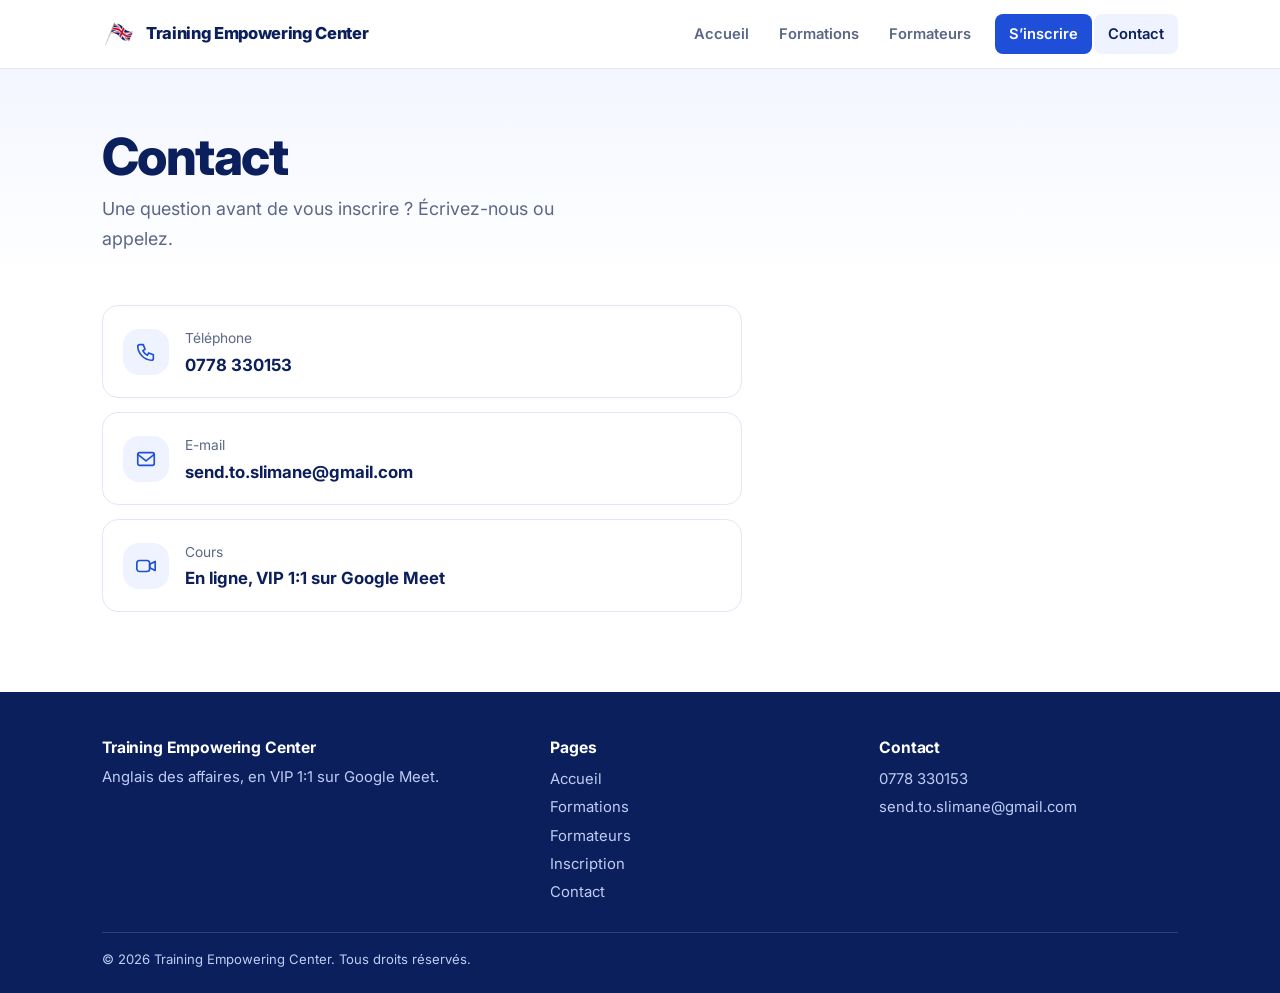
==== commit e9040433: "Add files via upload" ====
--- a/contact.html
+++ b/contact.html
@@ -1,14 +1,14 @@
 <!doctype html><html lang="fr"><head><meta charset="utf-8"><meta name="viewport" content="width=device-width,initial-scale=1">
-<title>Contact | Training Empowering Center</title><meta name="description" content="Cours d'anglais des affaires en VIP 1:1 sur Google Meet.">
+<title>Contact | Training Empowering Center</title><meta name="description" content="Cours d’anglais des affaires en VIP 1:1 sur Google Meet.">
 <link rel="preconnect" href="https://fonts.googleapis.com"><link rel="preconnect" href="https://fonts.gstatic.com" crossorigin>
 <link href="https://fonts.googleapis.com/css2?family=Inter:wght@400;500;600;700;800&display=swap" rel="stylesheet"><link rel="stylesheet" href="style.css"></head><body>
-<header><div class="wrap bar"><a class="logo" href="index.html"><img src="img/i-uk.jpg" alt="">Training Empowering Center</a><input type="checkbox" id="tg" aria-label="Menu"><label for="tg" class="burger">☰</label><nav><a href="index.html" class="">Accueil</a><a href="formations.html" class="">Formations</a><a href="formateurs.html" class="">Formateurs</a><a href="inscription.html" class="cta">Inscription</a><a href="contact.html" class="on">Contact</a></nav></div></header>
+<header><div class="wrap bar"><a class="logo" href="index.html"><img src="img/i-uk.jpg" alt="">Training Empowering Center</a><input type="checkbox" id="tg" aria-label="Menu"><label for="tg" class="burger"><svg class="i" viewBox="0 0 24 24" aria-hidden="true"><path d="M4 7h16M4 12h16M4 17h16"/></svg></label><nav><a href="index.html" class="">Accueil</a><a href="formations.html" class="">Formations</a><a href="formateurs.html" class="">Formateurs</a><a href="inscription.html" class="cta">S’inscrire</a><a href="contact.html" class="on">Contact</a></nav></div></header>
 <main><div class="sub"><div class="wrap"><h1>Contact</h1><p class="lead">Une question avant de vous inscrire ? Écrivez-nous ou appelez.</p></div></div>
-<section style="padding-top:20px"><div class="wrap"><div class="grid">
-<a class="card" href="tel:+213778330153" style="text-decoration:none"><img class="ico" src="img/i-phones.jpg" alt=""><h3>Téléphone</h3><p style="font-size:1.2rem;font-weight:700;color:var(--navy)">0778 330153</p></a>
-<a class="card" href="mailto:send.to.slimane@gmail.com" style="text-decoration:none"><img class="ico" src="img/i-london.jpg" alt=""><h3>E-mail</h3><p style="font-weight:700;color:var(--navy);word-break:break-all">send.to.slimane@gmail.com</p></a>
-<div class="card"><img class="ico" src="img/i-phone.jpg" alt=""><h3>Cours en ligne</h3><p>100 % en VIP 1:1 sur Google Meet.</p></div></div></div></section></main>
-<footer><div class="wrap"><div class="grid"><div><h3>Training Empowering Center</h3><p>Anglais des affaires, en VIP 1:1 sur Google Meet.</p></div>
-<div><h3>Pages</h3><a href="index.html">Accueil</a><br><a href="formations.html">Formations</a><br><a href="formateurs.html">Formateurs</a><br><a href="inscription.html">Inscription</a><br><a href="contact.html">Contact</a></div>
-<div><h3>Contact</h3><a href="tel:+213778330153">0778 330153</a><br><a href="mailto:send.to.slimane@gmail.com">send.to.slimane@gmail.com</a></div></div>
+<section style="padding-top:24px"><div class="wrap"><div class="contact">
+<a href="tel:+213778330153"><div class="tile" style="border:0"><svg class="i" viewBox="0 0 24 24" aria-hidden="true"><path d="M5 4h4l2 5-2.5 1.5a11 11 0 005 5L15 13l5 2v4a2 2 0 01-2 2A16 16 0 013 6a2 2 0 012-2z"/></svg></div><span><small>Téléphone</small><b>0778 330153</b></span></a>
+<a href="mailto:send.to.slimane@gmail.com"><div class="tile" style="border:0"><svg class="i" viewBox="0 0 24 24" aria-hidden="true"><rect x="3" y="5" width="18" height="14" rx="2"/><path d="M3 7l9 7 9-7"/></svg></div><span><small>E-mail</small><b>send.to.slimane@gmail.com</b></span></a>
+<div><div class="tile" style="border:0"><svg class="i" viewBox="0 0 24 24" aria-hidden="true"><rect x="2" y="6" width="14" height="12" rx="3"/><path d="M16 10l6-3v10l-6-3z"/></svg></div><span><small>Cours</small><b>En ligne, VIP 1:1 sur Google Meet</b></span></div></div></div></section></main>
+<footer><div class="wrap"><div class="g"><div><h3>Training Empowering Center</h3><p>Anglais des affaires, en VIP 1:1 sur Google Meet.</p></div>
+<div><h3>Pages</h3><a href="index.html">Accueil</a><a href="formations.html">Formations</a><a href="formateurs.html">Formateurs</a><a href="inscription.html">Inscription</a><a href="contact.html">Contact</a></div>
+<div><h3>Contact</h3><a href="tel:+213778330153">0778 330153</a><a href="mailto:send.to.slimane@gmail.com">send.to.slimane@gmail.com</a></div></div>
 <div class="copy">© 2026 Training Empowering Center. Tous droits réservés.</div></div></footer></body></html>
--- a/style.css
+++ b/style.css
@@ -1,95 +1,87 @@
-:root{--navy:#012169;--red:#C8102E;--paper:#fbfcfe;--mist:#eef2fb;--ink:#101a3d;--mute:#5a6585;--line:#dfe5f2}
+:root{--navy:#0b1f5c;--blue:#1f4fd8;--blue2:#173aa8;--sky:#eef3ff;--sky2:#dbe6ff;--ink:#16213f;--mute:#5b6784;--line:#e1e7f5;--red:#c8102e}
 *{box-sizing:border-box;margin:0}
 html{scroll-behavior:smooth}
-body{font:400 16.5px/1.6 'Inter',system-ui,sans-serif;color:var(--ink);background:var(--paper);-webkit-font-smoothing:antialiased;overflow-x:hidden}
-h1,h2,h3{color:var(--navy);font-weight:800;letter-spacing:-.025em;line-height:1.1}
-h1{font-size:clamp(2.3rem,6.5vw,4.3rem)}h2{font-size:clamp(1.65rem,4vw,2.5rem);margin-bottom:10px}h3{font-size:1.08rem;letter-spacing:-.01em;font-weight:700;margin-bottom:4px}
-a{color:inherit}img{max-width:100%;display:block}
-:focus-visible{outline:3px solid var(--red);outline-offset:3px}
-.wrap{max-width:1120px;margin:auto;padding:0 20px}
-section{padding:64px 0}
+body{font:400 16.5px/1.65 'Inter',system-ui,sans-serif;color:var(--ink);background:#fff;-webkit-font-smoothing:antialiased;overflow-x:hidden}
+h1,h2,h3{color:var(--navy);font-weight:800;letter-spacing:-.03em;line-height:1.08}
+h1{font-size:clamp(2.3rem,5.6vw,4rem)}h2{font-size:clamp(1.65rem,3.6vw,2.4rem);margin-bottom:12px}h3{font-size:1.05rem;letter-spacing:-.01em;font-weight:700;margin-bottom:4px}
+a{color:inherit}img{max-width:100%;display:block}svg.i{width:22px;height:22px;fill:none;stroke:currentColor;stroke-width:1.8;stroke-linecap:round;stroke-linejoin:round;flex:none}
+:focus-visible{outline:3px solid var(--blue);outline-offset:3px}
+.wrap{max-width:1120px;margin:auto;padding:0 22px}
+section{padding:80px 0}
 .lead{font-size:1.12rem;color:var(--mute);max-width:46ch}
-header{position:sticky;top:0;z-index:20;background:rgba(255,255,255,.92);backdrop-filter:blur(10px);border-bottom:1px solid var(--line)}
-header::after{content:"";display:block;height:3px;background:linear-gradient(90deg,var(--navy) 50%,var(--red) 50%)}
-.bar{display:flex;align-items:center;justify-content:space-between;height:62px}
-.logo{font-weight:800;color:var(--navy);text-decoration:none;letter-spacing:-.02em;display:flex;gap:10px;align-items:center;font-size:1rem}
-.logo img{width:32px;height:32px;border-radius:8px;object-fit:contain}
-nav{display:flex;gap:4px;align-items:center}
-nav a{text-decoration:none;padding:8px 13px;border-radius:999px;font-weight:600;font-size:.92rem;color:var(--ink)}
-nav a:hover,nav a.on{background:var(--mist);color:var(--navy)}
-nav a.cta{background:var(--red);color:#fff;margin-left:6px}nav a.cta:hover{background:#a50d26}
-#tg{display:none}.burger{display:none;cursor:pointer;font-size:1.6rem;color:var(--navy)}
-.btn{display:inline-block;background:var(--red);color:#fff;text-decoration:none;font:700 .98rem 'Inter';padding:14px 28px;border-radius:999px;border:0;cursor:pointer;transition:.2s;box-shadow:0 8px 20px -8px rgba(200,16,46,.6)}
-.btn:hover{background:#a50d26;transform:translateY(-2px)}
-.btn.alt{background:#fff;color:var(--navy);box-shadow:inset 0 0 0 2px var(--navy)}.btn.alt:hover{background:var(--navy);color:#fff}
-.row{display:flex;gap:10px;flex-wrap:wrap;margin-top:24px}
-.hero{position:relative;padding:84px 0 76px;background:url(img/bg.jpg) 70% center/cover}
-.hero::before{content:"";position:absolute;inset:0;background:linear-gradient(90deg,rgba(255,255,255,.93) 0%,rgba(255,255,255,.7) 50%,rgba(255,255,255,.25) 100%)}
-.hero::after{content:"";position:absolute;left:0;right:0;bottom:0;height:70px;background:linear-gradient(transparent,var(--paper))}
-.hero .wrap{position:relative;z-index:1;display:grid;grid-template-columns:1.15fr .85fr;gap:40px;align-items:center}
-.hero h1{max-width:12ch;margin-bottom:14px;animation:up .8s both}
-@keyframes up{from{opacity:0;transform:translateY(14px)}}
-.chat{display:grid;gap:12px;justify-items:start}
-.b{background:#fff;border-radius:20px 20px 20px 6px;padding:13px 18px;box-shadow:0 14px 30px -16px rgba(1,33,105,.5);border:1px solid var(--line);max-width:300px;font-weight:600;color:var(--navy);line-height:1.35}
-.b small{display:block;font-weight:500;color:var(--mute);margin-top:3px;font-size:.84rem}
-.b.me{justify-self:end;background:var(--navy);color:#fff;border-radius:20px 20px 6px 20px;border-color:var(--navy)}.b.me small{color:#b9c6f2}
-.strip{background:var(--red);color:#fff;overflow:hidden;white-space:nowrap;padding:12px 0;font-weight:700;font-size:.95rem}
-.strip div{display:inline-block;animation:mq 38s linear infinite}.strip span{margin:0 22px}.strip span::before{content:"✦";margin-right:22px;opacity:.6}
-@keyframes mq{to{transform:translateX(-50%)}}
-.sub{padding:52px 0 36px;background:linear-gradient(180deg,var(--mist),var(--paper))}
-.sub h1{font-size:clamp(2.1rem,5.5vw,3.3rem);margin-bottom:10px}
-.ico{width:46px;height:46px;flex:none;border-radius:14px;background:#fff;border:1px solid var(--line);padding:4px;object-fit:contain}
-.grid{display:grid;gap:18px;grid-template-columns:repeat(auto-fit,minmax(250px,1fr))}
-.card{background:#fff;border:1px solid var(--line);border-radius:20px;padding:24px;transition:.2s}
-.card:hover{box-shadow:0 18px 40px -24px rgba(1,33,105,.35);transform:translateY(-3px)}
-.card .ico{margin-bottom:14px}.card p{color:var(--mute);font-size:.95rem}
-.topics{display:grid;gap:12px;grid-template-columns:repeat(3,1fr)}
-.topics div{display:flex;gap:12px;align-items:center;background:#fff;border:1px solid var(--line);border-radius:16px;padding:12px 16px;font-weight:600;color:var(--navy);font-size:.95rem}
-.topics .ico{width:40px;height:40px;border-radius:12px}
-.stats{display:grid;grid-template-columns:repeat(3,1fr);gap:14px;margin-top:-36px;position:relative;z-index:2}
-.stats div{background:#fff;border:1px solid var(--line);border-radius:18px;padding:16px 18px;display:flex;gap:12px;align-items:center;box-shadow:0 16px 34px -22px rgba(1,33,105,.5);font-weight:700;color:var(--navy);line-height:1.25}
-.stats small{display:block;color:var(--mute);font-weight:500;font-size:.84rem}
-.split{display:grid;gap:44px;grid-template-columns:1fr 1fr;align-items:center}
-.band{background:var(--navy);color:#fff}.band h2,.band h3{color:#fff}.band p{color:#cfd8f5}
-.step{font-size:2rem;font-weight:800;color:#ff5a74;letter-spacing:-.04em;line-height:1}
-.steps{display:grid;gap:16px}.steps div{display:grid;grid-template-columns:44px 1fr;gap:12px;align-items:start;background:rgba(255,255,255,.07);border:1px solid rgba(255,255,255,.18);border-radius:16px;padding:16px 18px}
-.list{list-style:none;padding:0;margin:16px 0 24px}.list li{display:flex;gap:14px;align-items:center;padding:10px 0;border-bottom:1px solid var(--line);font-weight:500}
-.list .ico{width:40px;height:40px;border-radius:12px}
-.tag{display:inline-block;background:var(--mist);color:var(--navy);padding:5px 13px;border-radius:999px;font-size:.85rem;font-weight:600;margin:4px 6px 0 0}
-.trainer{display:grid;grid-template-columns:170px 1fr;gap:30px;align-items:center;background:#fff;border:1px solid var(--line);border-radius:26px;padding:30px}
-.trainer img{width:170px;height:170px;object-fit:cover;border-radius:50%;box-shadow:0 0 0 5px #fff,0 0 0 8px var(--red)}
-.trainer.soon{grid-template-columns:1fr;text-align:center;border-style:dashed;background:transparent;margin-top:18px;color:var(--mute);padding:20px}
-.cta-band{position:relative;overflow:hidden;background:linear-gradient(135deg,var(--navy),#0a3190);border-radius:26px;padding:44px 28px;display:flex;align-items:center;justify-content:space-between;gap:24px}
-.cta-band h2{color:#fff}.cta-band p{color:#cfd8f5;margin-bottom:20px}.cta-band img{width:120px;height:120px;border-radius:50%;background:#fff;padding:12px;object-fit:contain;flex:none}
-.enroll{display:grid;grid-template-columns:5fr 7fr;border-radius:26px;overflow:hidden;border:1px solid var(--line);background:#fff;box-shadow:0 30px 60px -40px rgba(1,33,105,.5)}
-.side{background:var(--navy);color:#fff;padding:36px 30px;display:flex;flex-direction:column;gap:18px}.side h2{color:#fff;font-size:1.7rem}
-.side div{display:flex;gap:14px;align-items:center;color:#d6defa;font-size:.95rem}.side b{color:#fff;display:block}.side a{text-decoration:none}
-form{padding:34px 34px;display:grid;gap:16px}
-fieldset{border:0;padding:0}legend,label{font-weight:600;font-size:.88rem;color:var(--navy);margin-bottom:6px;display:block}
-input:not([type=radio]),select,textarea{font:inherit;font-size:16px;padding:12px 14px;border:1.5px solid var(--line);border-radius:12px;background:var(--paper);color:var(--ink);width:100%}
-input:focus,textarea:focus{border-color:var(--navy);outline:0;background:#fff;box-shadow:0 0 0 4px rgba(1,33,105,.08)}
-.two{display:grid;gap:14px;grid-template-columns:1fr 1fr}
-.pills{display:flex;gap:8px;flex-wrap:wrap}.pills label{margin:0}
-.pills input{position:absolute;opacity:0}.pills span{display:block;padding:9px 16px;border-radius:999px;border:1.5px solid var(--line);font-weight:600;cursor:pointer;color:var(--mute);background:var(--paper);font-size:.92rem}
-.pills input:checked+span{background:var(--navy);border-color:var(--navy);color:#fff}.pills input:focus-visible+span{outline:3px solid var(--red);outline-offset:2px}
-.btn.full{width:100%;text-align:center;padding:15px}.fine{font-size:.82rem;color:var(--mute);text-align:center}
-footer{background:#0a1a4d;color:#cbd5f3;padding:44px 0 22px;font-size:.93rem}
-footer .grid{margin-bottom:22px}footer h3{color:#fff;font-size:1rem}footer a{text-decoration:none;line-height:1.9}footer a:hover{color:#fff;text-decoration:underline}
+header{position:sticky;top:0;z-index:30;background:rgba(255,255,255,.9);backdrop-filter:blur(12px);border-bottom:1px solid var(--line)}
+.bar{display:flex;align-items:center;justify-content:space-between;height:68px}
+.logo{display:flex;align-items:center;gap:10px;text-decoration:none;font-weight:800;color:var(--navy);letter-spacing:-.02em}
+.logo img{width:34px;height:28px;object-fit:contain}
+nav{display:flex;gap:2px;align-items:center}
+nav a{text-decoration:none;padding:8px 14px;border-radius:8px;font-weight:600;font-size:.92rem;color:var(--mute)}
+nav a:hover,nav a.on{color:var(--navy);background:var(--sky)}
+nav a.cta{background:var(--blue);color:#fff;margin-left:8px}nav a.cta:hover{background:var(--blue2)}
+#tg{display:none}.burger{display:none;cursor:pointer;color:var(--navy);padding:6px}
+.btn{display:inline-flex;align-items:center;justify-content:center;gap:8px;background:var(--blue);color:#fff;text-decoration:none;font:600 .97rem 'Inter';padding:14px 26px;border-radius:10px;border:0;cursor:pointer;transition:.2s}
+.btn:hover{background:var(--blue2)}.btn.alt{background:#fff;color:var(--navy);box-shadow:inset 0 0 0 1.5px var(--sky2)}.btn.alt:hover{background:var(--sky)}.btn.white{background:#fff;color:var(--navy)}.btn.white:hover{background:var(--sky)}
+.row{display:flex;gap:10px;flex-wrap:wrap;margin-top:26px}
+.hero{position:relative;overflow:hidden;background:linear-gradient(180deg,#f3f6ff,#fff);padding:80px 0 90px}
+.hero .flag{position:absolute;right:-120px;top:-80px;width:760px;opacity:.55;pointer-events:none}
+.hero .wrap{position:relative;display:grid;grid-template-columns:1.1fr .9fr;gap:56px;align-items:center}
+.pill{display:inline-flex;align-items:center;gap:8px;background:#fff;border:1px solid var(--sky2);color:var(--navy);padding:6px 14px;border-radius:999px;font-weight:600;font-size:.85rem;margin-bottom:20px}
+.pill i{width:8px;height:8px;border-radius:50%;background:var(--red)}
+.hero h1{margin-bottom:16px;max-width:13ch}
+.ticks{display:flex;gap:8px 22px;flex-wrap:wrap;margin-top:28px;color:var(--mute);font-weight:500;font-size:.93rem}
+.ticks span{display:flex;gap:7px;align-items:center}.ticks svg{width:18px;height:18px;color:var(--blue)}
+.call{background:#fff;border-radius:22px;border:1px solid var(--line);box-shadow:0 40px 80px -40px rgba(11,31,92,.5);overflow:hidden;max-width:420px;margin-left:auto}
+.call .top{display:flex;gap:6px;padding:14px 18px;border-bottom:1px solid var(--line);align-items:center;font-size:.8rem;font-weight:600;color:var(--mute)}
+.call .top i{width:10px;height:10px;border-radius:50%;background:var(--sky2)}.call .top span{margin-left:auto;color:var(--red);display:flex;gap:6px;align-items:center}.call .top span::before{content:"";width:7px;height:7px;border-radius:50%;background:var(--red)}
+.call .main{background:linear-gradient(160deg,var(--navy),var(--blue));padding:34px 20px 26px;text-align:center;color:#fff}
+.call .main img{width:104px;height:104px;border-radius:50%;object-fit:cover;margin:auto;border:4px solid rgba(255,255,255,.35)}
+.call .main b{display:block;margin-top:14px;font-size:1.1rem}.call .main small{color:#c3d1ff}
+.call .ctl{display:flex;justify-content:center;gap:10px;padding:14px}.call .ctl i{width:38px;height:38px;border-radius:50%;background:var(--sky);display:grid;place-items:center;color:var(--navy)}.call .ctl i.end{background:var(--red);color:#fff}.call .ctl svg{width:18px;height:18px}
+.sub{background:linear-gradient(180deg,#f3f6ff,#fff);padding:60px 0 28px}.sub h1{font-size:clamp(2.1rem,5vw,3.2rem);margin-bottom:10px}
+.feat{display:grid;grid-template-columns:repeat(3,1fr);gap:20px}
+.feat>div{padding:28px;border:1px solid var(--line);border-radius:18px;background:#fff}
+.tile{width:46px;height:46px;border-radius:12px;background:var(--sky);color:var(--blue);display:grid;place-items:center;margin-bottom:16px}
+.feat p,.muted{color:var(--mute);font-size:.96rem}
+.head{display:flex;justify-content:space-between;align-items:end;gap:30px;margin-bottom:34px;flex-wrap:wrap}
+.prog{display:grid;grid-template-columns:repeat(2,1fr);gap:0 40px}
+.prog div{display:flex;gap:12px;align-items:center;padding:16px 0;border-bottom:1px solid var(--line);font-weight:600;color:var(--navy)}
+.prog svg{color:var(--blue);width:20px;height:20px}
+.dark{background:linear-gradient(135deg,var(--navy),#14338f);color:#fff}.dark h2,.dark h3{color:#fff}.dark p{color:#c3d1ff}
+.steps{display:grid;grid-template-columns:repeat(3,1fr);gap:24px;margin-top:36px;counter-reset:s}
+.steps>div{position:relative;padding-top:26px;border-top:2px solid rgba(255,255,255,.25)}
+.steps>div::before{counter-increment:s;content:counter(s);position:absolute;top:-17px;left:0;width:32px;height:32px;border-radius:50%;background:#fff;color:var(--navy);font-weight:800;display:grid;place-items:center;font-size:.9rem}
+.split{display:grid;grid-template-columns:1fr 1.2fr;gap:56px;align-items:center}
+.tr{display:grid;grid-template-columns:150px 1fr;gap:30px;align-items:center;border:1px solid var(--line);border-radius:22px;padding:28px;background:#fff}
+.tr img{width:150px;height:150px;border-radius:50%;object-fit:cover}
+.tr.soon{grid-template-columns:1fr;text-align:center;border-style:dashed;background:transparent;margin-top:16px;padding:20px;color:var(--mute)}
+.tag{display:inline-block;background:var(--sky);color:var(--navy);padding:4px 12px;border-radius:999px;font-size:.83rem;font-weight:600;margin:4px 6px 0 0}
+.ctab{background:linear-gradient(135deg,var(--blue),var(--navy));border-radius:24px;padding:52px 40px;display:flex;justify-content:space-between;align-items:center;gap:24px;flex-wrap:wrap;color:#fff}
+.ctab h2{color:#fff;margin:0 0 6px}.ctab p{color:#d3deff}
+.enroll{display:grid;grid-template-columns:4fr 7fr;border:1px solid var(--line);border-radius:24px;overflow:hidden;box-shadow:0 30px 60px -40px rgba(11,31,92,.45)}
+.side{background:linear-gradient(160deg,var(--navy),var(--blue2));color:#fff;padding:38px 32px;display:flex;flex-direction:column;gap:16px}.side h2{color:#fff;font-size:1.6rem}.side p{color:#c3d1ff;font-size:.95rem}
+.side li{list-style:none;display:flex;gap:10px;align-items:center;font-weight:500;font-size:.95rem}.side ul{display:grid;gap:12px;padding:0}.side a{text-decoration:none;font-weight:700}
+form{padding:36px;display:grid;gap:16px;background:#fff}
+fieldset{border:0;padding:0}legend,label{font-weight:600;font-size:.87rem;color:var(--navy);margin-bottom:6px;display:block}
+input:not([type=radio]),textarea{font:inherit;font-size:16px;padding:12px 14px;border:1.5px solid var(--line);border-radius:10px;background:#fff;color:var(--ink);width:100%}
+input:focus,textarea:focus{border-color:var(--blue);outline:0;box-shadow:0 0 0 4px rgba(31,79,216,.12)}
+.two{display:grid;grid-template-columns:1fr 1fr;gap:14px}
+.seg{display:grid;grid-template-columns:repeat(3,1fr);border:1.5px solid var(--line);border-radius:10px;overflow:hidden}.seg label{margin:0}.seg input{position:absolute;opacity:0}
+.seg span{display:block;text-align:center;padding:11px 6px;font-weight:600;font-size:.9rem;color:var(--mute);cursor:pointer;border-left:1.5px solid var(--line)}.seg label:first-child span{border:0}
+.seg input:checked+span{background:var(--blue);color:#fff}.seg input:focus-visible+span{outline:3px solid var(--navy);outline-offset:-3px}
+.btn.full{width:100%;padding:15px}.fine{font-size:.82rem;color:var(--mute);text-align:center}
+.contact{display:grid;gap:14px;max-width:640px}.contact a,.contact div{display:flex;gap:16px;align-items:center;border:1px solid var(--line);border-radius:16px;padding:18px 20px;text-decoration:none;transition:.2s}.contact a:hover{border-color:var(--blue);background:var(--sky)}
+.contact .tile{margin:0;padding:0;display:grid}.contact b{display:block;color:var(--navy);font-size:1.05rem;word-break:break-all}.contact small{color:var(--mute)}
+footer{background:var(--navy);color:#bfcdf5;padding:48px 0 22px;font-size:.93rem}
+footer .g{display:grid;grid-template-columns:1.4fr 1fr 1fr;gap:30px;margin-bottom:26px}footer h3{color:#fff;font-size:.98rem;margin-bottom:8px}footer a{display:block;text-decoration:none;line-height:1.9}footer a:hover{color:#fff}
 .copy{border-top:1px solid rgba(255,255,255,.15);padding-top:16px;font-size:.82rem}
 @media(max-width:860px){
-body{font-size:16px}section{padding:40px 0}.wrap{padding:0 16px}
-.split,.trainer,.enroll{grid-template-columns:1fr}.split{gap:24px}.trainer{text-align:center;padding:22px}.trainer img{margin:auto}
-.burger{display:block}nav{display:none;position:absolute;top:62px;left:0;right:0;background:#fff;flex-direction:column;align-items:stretch;padding:10px 16px 16px;border-bottom:1px solid var(--line)}
-nav a.cta{margin:6px 0 0;text-align:center}#tg:checked~nav{display:flex}
-.hero{padding:40px 0 56px;background-position:78% center}.hero::before{background:linear-gradient(rgba(255,255,255,.88),rgba(255,255,255,.72))}
-.hero .wrap{grid-template-columns:1fr;gap:22px}.hero .row{margin-top:18px}.hero .btn{flex:1;text-align:center;padding:13px 14px}
-.chat .b{font-size:.92rem;padding:10px 14px}.b small{font-size:.8rem}
-.stats{grid-template-columns:1fr;gap:8px;margin-top:-26px}.stats div{padding:12px 14px}
-.snap{display:flex;overflow-x:auto;scroll-snap-type:x mandatory;gap:12px;margin:0 -16px;padding:4px 16px 14px;scrollbar-width:none}.snap::-webkit-scrollbar{display:none}.snap>*{flex:0 0 78%;scroll-snap-align:center}
-.topics{grid-template-columns:1fr 1fr;gap:8px}.topics div{padding:10px;gap:8px;font-size:.86rem}.topics .ico{width:34px;height:34px;border-radius:10px}
-.card{padding:18px}.card .ico{margin-bottom:10px}.sub{padding:34px 0 24px}
-.cta-band{padding:28px 20px;flex-direction:column-reverse;text-align:center;gap:14px}.cta-band img{width:84px;height:84px}.cta-band p{margin-bottom:16px}
-.side{padding:20px 18px;gap:10px;flex-direction:row;flex-wrap:wrap}.side h2{display:none}.side div{flex:1 1 44%;font-size:.82rem;gap:8px}.side .ico{width:34px;height:34px}.side div:last-child{display:none}
-form{padding:20px 18px;gap:13px}.two{gap:10px}
-footer{padding:32px 0 18px}footer .grid{gap:14px}}
-@media(prefers-reduced-motion:reduce){*{animation:none!important;transition:none!important}}
+body{font-size:16px}section{padding:44px 0}.wrap{padding:0 18px}
+.burger{display:block}nav{display:none;position:absolute;top:68px;left:0;right:0;background:#fff;flex-direction:column;align-items:stretch;padding:10px 18px 16px;border-bottom:1px solid var(--line)}nav a.cta{margin:6px 0 0;text-align:center}#tg:checked~nav{display:flex}
+.hero{padding:36px 0 44px}.hero .flag{width:480px;right:-160px;top:-40px}.hero .wrap{grid-template-columns:1fr;gap:30px}.hero .row{margin-top:20px}.hero .btn{flex:1}.ticks{margin-top:20px;gap:6px 16px;font-size:.88rem}.call{margin:0 auto}.call .main{padding:22px 16px 18px}.call .main img{width:80px;height:80px}
+.feat{grid-template-columns:1fr;gap:10px}.feat>div{display:grid;grid-template-columns:46px 1fr;gap:4px 16px;padding:16px}.feat .tile{grid-row:span 2;margin:0}
+.prog{grid-template-columns:1fr}.prog div{padding:12px 0}.head{margin-bottom:18px}
+.steps{grid-template-columns:1fr;gap:26px;margin-top:30px}.split{grid-template-columns:1fr;gap:18px}
+.tr{grid-template-columns:1fr;text-align:center;padding:22px;gap:16px}.tr img{margin:auto}
+.ctab{padding:30px 22px}.ctab .btn{width:100%}
+.enroll{grid-template-columns:1fr}.side{padding:20px 20px 18px;gap:8px}.side h2{font-size:1.3rem}.side ul,.side .tel{display:none}form{padding:20px 18px;gap:13px}.two{gap:10px}.sub{padding:34px 0 14px}
+footer{padding:34px 0 18px}footer .g{grid-template-columns:1fr 1fr;gap:18px}footer .g>div:first-child{grid-column:span 2}}
+@media(prefers-reduced-motion:reduce){*{transition:none!important}}
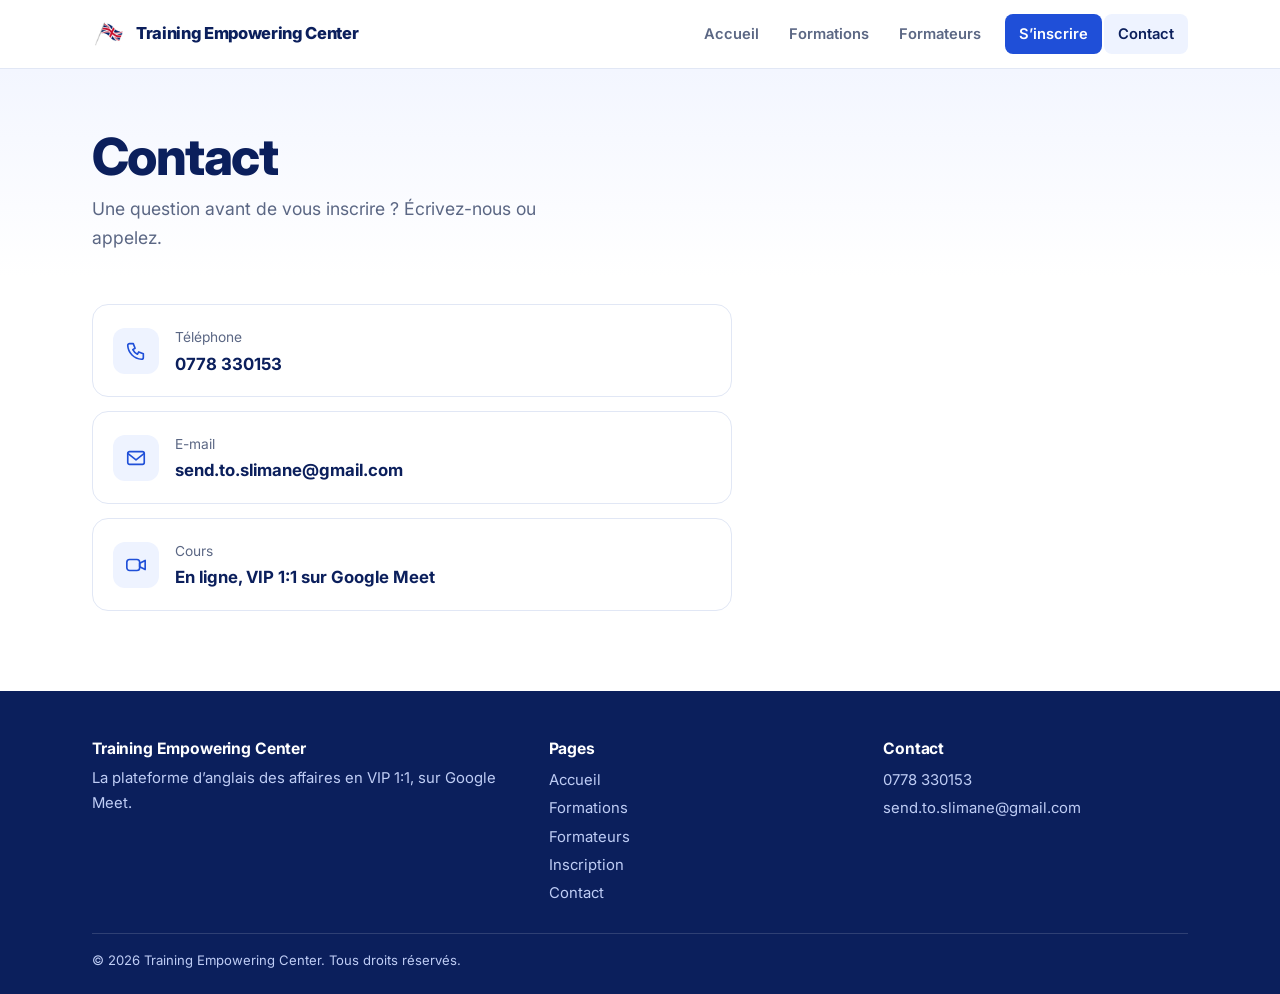
==== commit 74a1d29c: "Add files via upload" ====
--- a/contact.html
+++ b/contact.html
@@ -1,14 +1,14 @@
 <!doctype html><html lang="fr"><head><meta charset="utf-8"><meta name="viewport" content="width=device-width,initial-scale=1">
-<title>Contact | Training Empowering Center</title><meta name="description" content="Cours d’anglais des affaires en VIP 1:1 sur Google Meet.">
+<title>Contact | Training Empowering Center</title><meta name="description" content="Plateforme d’anglais des affaires : cours VIP 1:1 en direct sur Google Meet.">
 <link rel="preconnect" href="https://fonts.googleapis.com"><link rel="preconnect" href="https://fonts.gstatic.com" crossorigin>
 <link href="https://fonts.googleapis.com/css2?family=Inter:wght@400;500;600;700;800&display=swap" rel="stylesheet"><link rel="stylesheet" href="style.css"></head><body>
 <header><div class="wrap bar"><a class="logo" href="index.html"><img src="img/i-uk.jpg" alt="">Training Empowering Center</a><input type="checkbox" id="tg" aria-label="Menu"><label for="tg" class="burger"><svg class="i" viewBox="0 0 24 24" aria-hidden="true"><path d="M4 7h16M4 12h16M4 17h16"/></svg></label><nav><a href="index.html" class="">Accueil</a><a href="formations.html" class="">Formations</a><a href="formateurs.html" class="">Formateurs</a><a href="inscription.html" class="cta">S’inscrire</a><a href="contact.html" class="on">Contact</a></nav></div></header>
 <main><div class="sub"><div class="wrap"><h1>Contact</h1><p class="lead">Une question avant de vous inscrire ? Écrivez-nous ou appelez.</p></div></div>
-<section style="padding-top:24px"><div class="wrap"><div class="contact">
-<a href="tel:+213778330153"><div class="tile" style="border:0"><svg class="i" viewBox="0 0 24 24" aria-hidden="true"><path d="M5 4h4l2 5-2.5 1.5a11 11 0 005 5L15 13l5 2v4a2 2 0 01-2 2A16 16 0 013 6a2 2 0 012-2z"/></svg></div><span><small>Téléphone</small><b>0778 330153</b></span></a>
-<a href="mailto:send.to.slimane@gmail.com"><div class="tile" style="border:0"><svg class="i" viewBox="0 0 24 24" aria-hidden="true"><rect x="3" y="5" width="18" height="14" rx="2"/><path d="M3 7l9 7 9-7"/></svg></div><span><small>E-mail</small><b>send.to.slimane@gmail.com</b></span></a>
-<div><div class="tile" style="border:0"><svg class="i" viewBox="0 0 24 24" aria-hidden="true"><rect x="2" y="6" width="14" height="12" rx="3"/><path d="M16 10l6-3v10l-6-3z"/></svg></div><span><small>Cours</small><b>En ligne, VIP 1:1 sur Google Meet</b></span></div></div></div></section></main>
-<footer><div class="wrap"><div class="g"><div><h3>Training Empowering Center</h3><p>Anglais des affaires, en VIP 1:1 sur Google Meet.</p></div>
+<section style="padding-top:28px"><div class="wrap"><div class="contact">
+<a href="tel:+213778330153"><div class="tile"><svg class="i" viewBox="0 0 24 24" aria-hidden="true"><path d="M5 4h4l2 5-2.5 1.5a11 11 0 005 5L15 13l5 2v4a2 2 0 01-2 2A16 16 0 013 6a2 2 0 012-2z"/></svg></div><span><small>Téléphone</small><b>0778 330153</b></span></a>
+<a href="mailto:send.to.slimane@gmail.com"><div class="tile"><svg class="i" viewBox="0 0 24 24" aria-hidden="true"><rect x="3" y="5" width="18" height="14" rx="2"/><path d="M3 7l9 7 9-7"/></svg></div><span><small>E-mail</small><b>send.to.slimane@gmail.com</b></span></a>
+<div><div class="tile"><svg class="i" viewBox="0 0 24 24" aria-hidden="true"><rect x="2" y="6" width="14" height="12" rx="3"/><path d="M16 10l6-3v10l-6-3z"/></svg></div><span><small>Cours</small><b>En ligne, VIP 1:1 sur Google Meet</b></span></div></div></div></section></main>
+<footer><div class="wrap"><div class="g"><div><h3>Training Empowering Center</h3><p>La plateforme d’anglais des affaires en VIP 1:1, sur Google Meet.</p></div>
 <div><h3>Pages</h3><a href="index.html">Accueil</a><a href="formations.html">Formations</a><a href="formateurs.html">Formateurs</a><a href="inscription.html">Inscription</a><a href="contact.html">Contact</a></div>
 <div><h3>Contact</h3><a href="tel:+213778330153">0778 330153</a><a href="mailto:send.to.slimane@gmail.com">send.to.slimane@gmail.com</a></div></div>
 <div class="copy">© 2026 Training Empowering Center. Tous droits réservés.</div></div></footer></body></html>
--- a/style.css
+++ b/style.css
@@ -1,15 +1,17 @@
-:root{--navy:#0b1f5c;--blue:#1f4fd8;--blue2:#173aa8;--sky:#eef3ff;--sky2:#dbe6ff;--ink:#16213f;--mute:#5b6784;--line:#e1e7f5;--red:#c8102e}
+:root{--navy:#0b1f5c;--blue:#1f4fd8;--blue2:#173aa8;--sky:#eef3ff;--sky2:#d9e5ff;--ink:#16213f;--mute:#5b6784;--line:#e1e7f5;--red:#c8102e;--sh:0 24px 50px -28px rgba(11,31,92,.45)}
 *{box-sizing:border-box;margin:0}
 html{scroll-behavior:smooth}
 body{font:400 16.5px/1.65 'Inter',system-ui,sans-serif;color:var(--ink);background:#fff;-webkit-font-smoothing:antialiased;overflow-x:hidden}
 h1,h2,h3{color:var(--navy);font-weight:800;letter-spacing:-.03em;line-height:1.08}
-h1{font-size:clamp(2.3rem,5.6vw,4rem)}h2{font-size:clamp(1.65rem,3.6vw,2.4rem);margin-bottom:12px}h3{font-size:1.05rem;letter-spacing:-.01em;font-weight:700;margin-bottom:4px}
-a{color:inherit}img{max-width:100%;display:block}svg.i{width:22px;height:22px;fill:none;stroke:currentColor;stroke-width:1.8;stroke-linecap:round;stroke-linejoin:round;flex:none}
+h1{font-size:clamp(2.5rem,5.6vw,4.2rem)}h2{font-size:clamp(1.7rem,3.6vw,2.5rem);margin-bottom:10px}h3{font-size:1.08rem;letter-spacing:-.01em;font-weight:700;margin-bottom:4px}
+a{color:inherit}img{max-width:100%;display:block}
+svg.i{width:22px;height:22px;fill:none;stroke:currentColor;stroke-width:1.8;stroke-linecap:round;stroke-linejoin:round;flex:none}
 :focus-visible{outline:3px solid var(--blue);outline-offset:3px}
-.wrap{max-width:1120px;margin:auto;padding:0 22px}
+.wrap{max-width:1140px;margin:auto;padding:0 22px}
 section{padding:80px 0}
-.lead{font-size:1.12rem;color:var(--mute);max-width:46ch}
-header{position:sticky;top:0;z-index:30;background:rgba(255,255,255,.9);backdrop-filter:blur(12px);border-bottom:1px solid var(--line)}
+.lead{font-size:1.1rem;color:var(--mute);max-width:46ch}
+.eyebrow{display:inline-block;color:var(--blue);font-weight:700;font-size:.8rem;letter-spacing:.1em;text-transform:uppercase;margin-bottom:10px}
+header{position:sticky;top:0;z-index:30;background:rgba(255,255,255,.92);backdrop-filter:blur(12px);border-bottom:1px solid var(--line)}
 .bar{display:flex;align-items:center;justify-content:space-between;height:68px}
 .logo{display:flex;align-items:center;gap:10px;text-decoration:none;font-weight:800;color:var(--navy);letter-spacing:-.02em}
 .logo img{width:34px;height:28px;object-fit:contain}
@@ -18,70 +20,92 @@
 nav a:hover,nav a.on{color:var(--navy);background:var(--sky)}
 nav a.cta{background:var(--blue);color:#fff;margin-left:8px}nav a.cta:hover{background:var(--blue2)}
 #tg{display:none}.burger{display:none;cursor:pointer;color:var(--navy);padding:6px}
-.btn{display:inline-flex;align-items:center;justify-content:center;gap:8px;background:var(--blue);color:#fff;text-decoration:none;font:600 .97rem 'Inter';padding:14px 26px;border-radius:10px;border:0;cursor:pointer;transition:.2s}
-.btn:hover{background:var(--blue2)}.btn.alt{background:#fff;color:var(--navy);box-shadow:inset 0 0 0 1.5px var(--sky2)}.btn.alt:hover{background:var(--sky)}.btn.white{background:#fff;color:var(--navy)}.btn.white:hover{background:var(--sky)}
+.btn{display:inline-flex;align-items:center;justify-content:center;gap:8px;background:var(--blue);color:#fff;text-decoration:none;font:600 .97rem 'Inter';padding:14px 26px;border-radius:12px;border:0;cursor:pointer;transition:.2s}
+.btn:hover{background:var(--blue2);transform:translateY(-1px)}.btn.alt{background:#fff;color:var(--navy);box-shadow:inset 0 0 0 1.5px var(--sky2)}.btn.alt:hover{background:var(--sky)}.btn.white{background:#fff;color:var(--navy)}.btn.white:hover{background:var(--sky)}.btn.sm{padding:10px 18px;font-size:.88rem}
 .row{display:flex;gap:10px;flex-wrap:wrap;margin-top:26px}
-.hero{position:relative;overflow:hidden;background:linear-gradient(180deg,#f3f6ff,#fff);padding:80px 0 90px}
-.hero .flag{position:absolute;right:-120px;top:-80px;width:760px;opacity:.55;pointer-events:none}
-.hero .wrap{position:relative;display:grid;grid-template-columns:1.1fr .9fr;gap:56px;align-items:center}
-.pill{display:inline-flex;align-items:center;gap:8px;background:#fff;border:1px solid var(--sky2);color:var(--navy);padding:6px 14px;border-radius:999px;font-weight:600;font-size:.85rem;margin-bottom:20px}
-.pill i{width:8px;height:8px;border-radius:50%;background:var(--red)}
-.hero h1{margin-bottom:16px;max-width:13ch}
-.ticks{display:flex;gap:8px 22px;flex-wrap:wrap;margin-top:28px;color:var(--mute);font-weight:500;font-size:.93rem}
-.ticks span{display:flex;gap:7px;align-items:center}.ticks svg{width:18px;height:18px;color:var(--blue)}
-.call{background:#fff;border-radius:22px;border:1px solid var(--line);box-shadow:0 40px 80px -40px rgba(11,31,92,.5);overflow:hidden;max-width:420px;margin-left:auto}
-.call .top{display:flex;gap:6px;padding:14px 18px;border-bottom:1px solid var(--line);align-items:center;font-size:.8rem;font-weight:600;color:var(--mute)}
+.hero{position:relative;overflow:hidden;background:radial-gradient(800px 500px at 85% 20%,#dfe9ff,transparent 70%),linear-gradient(180deg,#f3f6ff,#fff);padding:84px 0 100px}
+.hero .flag{position:absolute;right:-140px;top:-90px;width:780px;opacity:.5;pointer-events:none}
+.hero .wrap{position:relative;display:grid;grid-template-columns:1.05fr .95fr;gap:50px;align-items:center}
+.pill{display:inline-flex;align-items:center;gap:8px;background:#fff;border:1px solid var(--sky2);color:var(--navy);padding:6px 14px;border-radius:999px;font-weight:600;font-size:.85rem;margin-bottom:20px}.pill i{width:8px;height:8px;border-radius:50%;background:var(--red)}
+.hero h1{margin-bottom:16px;max-width:13ch}.hero h1 em{font-style:normal;color:var(--blue)}
+.ticks{display:flex;gap:8px 22px;flex-wrap:wrap;margin-top:28px;color:var(--mute);font-weight:500;font-size:.93rem}.ticks span{display:flex;gap:7px;align-items:center}.ticks svg{width:18px;height:18px;color:var(--blue)}
+.stage{position:relative;max-width:430px;margin-left:auto;padding:26px 0}
+.call{background:#fff;border-radius:24px;border:1px solid var(--line);box-shadow:var(--sh);overflow:hidden}
+.call .top{display:flex;gap:6px;padding:13px 18px;border-bottom:1px solid var(--line);align-items:center;font-size:.8rem;font-weight:600;color:var(--mute)}
 .call .top i{width:10px;height:10px;border-radius:50%;background:var(--sky2)}.call .top span{margin-left:auto;color:var(--red);display:flex;gap:6px;align-items:center}.call .top span::before{content:"";width:7px;height:7px;border-radius:50%;background:var(--red)}
-.call .main{background:linear-gradient(160deg,var(--navy),var(--blue));padding:34px 20px 26px;text-align:center;color:#fff}
-.call .main img{width:104px;height:104px;border-radius:50%;object-fit:cover;margin:auto;border:4px solid rgba(255,255,255,.35)}
+.call .main{background:linear-gradient(160deg,var(--navy),var(--blue));padding:36px 20px 28px;text-align:center;color:#fff}
+.call .main img{width:112px;height:112px;border-radius:50%;object-fit:cover;margin:auto;border:4px solid rgba(255,255,255,.35)}
 .call .main b{display:block;margin-top:14px;font-size:1.1rem}.call .main small{color:#c3d1ff}
 .call .ctl{display:flex;justify-content:center;gap:10px;padding:14px}.call .ctl i{width:38px;height:38px;border-radius:50%;background:var(--sky);display:grid;place-items:center;color:var(--navy)}.call .ctl i.end{background:var(--red);color:#fff}.call .ctl svg{width:18px;height:18px}
-.sub{background:linear-gradient(180deg,#f3f6ff,#fff);padding:60px 0 28px}.sub h1{font-size:clamp(2.1rem,5vw,3.2rem);margin-bottom:10px}
-.feat{display:grid;grid-template-columns:repeat(3,1fr);gap:20px}
-.feat>div{padding:28px;border:1px solid var(--line);border-radius:18px;background:#fff}
+.fl{position:absolute;background:#fff;border:1px solid var(--line);border-radius:14px;padding:10px 14px;box-shadow:var(--sh);display:flex;gap:10px;align-items:center;font-weight:700;font-size:.86rem;color:var(--navy);line-height:1.25}
+.fl small{display:block;color:var(--mute);font-weight:500;font-size:.75rem}.fl .tile{width:34px;height:34px;margin:0;border-radius:10px}.fl .tile svg{width:18px;height:18px}
+.f1{left:-34px;top:60px}.f2{right:-22px;top:210px}.f3{left:-18px;bottom:6px}
+.marq{background:var(--navy);color:#fff;overflow:hidden;white-space:nowrap;padding:14px 0;font-weight:600;font-size:.95rem}
+.marq div{display:inline-block;animation:mq 40s linear infinite}.marq span{margin:0 20px;opacity:.95}.marq span::before{content:"";display:inline-block;width:7px;height:7px;border-radius:50%;background:#6f93ff;margin-right:20px}
+@keyframes mq{to{transform:translateX(-50%)}}
+.sub{background:linear-gradient(180deg,#f3f6ff,#fff);padding:60px 0 24px}.sub h1{font-size:clamp(2.1rem,5vw,3.2rem);margin-bottom:10px}
 .tile{width:46px;height:46px;border-radius:12px;background:var(--sky);color:var(--blue);display:grid;place-items:center;margin-bottom:16px}
-.feat p,.muted{color:var(--mute);font-size:.96rem}
-.head{display:flex;justify-content:space-between;align-items:end;gap:30px;margin-bottom:34px;flex-wrap:wrap}
-.prog{display:grid;grid-template-columns:repeat(2,1fr);gap:0 40px}
-.prog div{display:flex;gap:12px;align-items:center;padding:16px 0;border-bottom:1px solid var(--line);font-weight:600;color:var(--navy)}
-.prog svg{color:var(--blue);width:20px;height:20px}
-.dark{background:linear-gradient(135deg,var(--navy),#14338f);color:#fff}.dark h2,.dark h3{color:#fff}.dark p{color:#c3d1ff}
-.steps{display:grid;grid-template-columns:repeat(3,1fr);gap:24px;margin-top:36px;counter-reset:s}
+.head{display:flex;justify-content:space-between;align-items:end;gap:20px;margin-bottom:32px;flex-wrap:wrap}.head h2{margin:0}
+.courses{display:grid;grid-template-columns:repeat(3,1fr);gap:22px}
+.course{background:#fff;border:1px solid var(--line);border-radius:22px;overflow:hidden;display:flex;flex-direction:column;transition:.25s}.course:hover{transform:translateY(-4px);box-shadow:var(--sh)}
+.cov{height:132px;display:grid;place-items:center;color:#fff;position:relative;background:linear-gradient(135deg,var(--navy),var(--blue))}
+.cov.b2{background:linear-gradient(135deg,#1f4fd8,#5b8bff)}.cov.b3{background:linear-gradient(135deg,#0b1f5c,#2a5bd9)}.cov.b4{background:linear-gradient(135deg,#173aa8,#4a7bf0)}
+.cov::after{content:"";position:absolute;right:-30px;top:-30px;width:130px;height:130px;border-radius:50%;background:rgba(255,255,255,.1)}
+.cov svg{width:46px;height:46px;stroke-width:1.5}
+.cb{padding:20px 22px 22px;display:flex;flex-direction:column;gap:10px;flex:1}.cb p{color:var(--mute);font-size:.94rem;flex:1}
+.meta{display:flex;gap:6px;flex-wrap:wrap}.tag{display:inline-block;background:var(--sky);color:var(--navy);padding:3px 11px;border-radius:999px;font-size:.78rem;font-weight:600}
+.cf{display:flex;justify-content:space-between;align-items:center;border-top:1px solid var(--line);padding-top:14px;font-size:.85rem;color:var(--mute);font-weight:500}.cf b{display:flex;gap:8px;align-items:center;color:var(--navy);font-weight:600}.cf img{width:28px;height:28px;border-radius:50%;object-fit:cover}
+.filters{display:flex;gap:8px;flex-wrap:wrap}.filters button{font:600 .9rem 'Inter';padding:9px 18px;border-radius:999px;border:1.5px solid var(--line);background:#fff;color:var(--mute);cursor:pointer}.filters button.on{background:var(--navy);border-color:var(--navy);color:#fff}
+.course[hidden]{display:none}
+.split{display:grid;grid-template-columns:1fr 1.1fr;gap:56px;align-items:center}
+.ben{display:grid;gap:18px;margin-top:22px}.ben div{display:grid;grid-template-columns:46px 1fr;gap:16px}.ben .tile{margin:0}.ben p{color:var(--mute);font-size:.95rem}
+.dash{background:linear-gradient(160deg,var(--sky),#dfe9ff);border-radius:28px;padding:30px;position:relative}
+.dash::before{content:"";position:absolute;inset:12px;border:2px dashed #b9cdfb;border-radius:20px;pointer-events:none}
+.panel{position:relative;background:#fff;border-radius:20px;padding:22px;box-shadow:var(--sh);display:grid;gap:16px}
+.panel h3{display:flex;justify-content:space-between}.panel h3 span{color:var(--blue);font-size:.85rem}
+.bar2 small{display:flex;justify-content:space-between;font-weight:600;color:var(--navy);font-size:.85rem;margin-bottom:6px}.bar2 i{display:block;height:8px;border-radius:99px;background:var(--sky)}.bar2 i b{display:block;height:100%;border-radius:99px;background:linear-gradient(90deg,var(--blue),#6f93ff)}
+.nxt{display:flex;gap:12px;align-items:center;background:var(--sky);border-radius:14px;padding:12px 14px;font-weight:700;color:var(--navy);font-size:.9rem}.nxt small{display:block;color:var(--mute);font-weight:500}.nxt .tile{margin:0;background:#fff;width:40px;height:40px}
+.phr{display:grid;grid-template-columns:repeat(3,1fr);gap:18px}
+.phr button{all:unset;cursor:pointer;display:block;background:#fff;border:1px solid var(--line);border-radius:20px;padding:24px;min-height:150px;transition:.25s;box-sizing:border-box}.phr button:hover{border-color:var(--blue);box-shadow:var(--sh)}.phr button:focus-visible{outline:3px solid var(--blue)}
+.phr b{display:block;font-size:1.15rem;color:var(--navy);letter-spacing:-.01em;line-height:1.3}.phr small{display:block;margin-top:14px;color:var(--mute);font-weight:500}.phr .fr{display:none;color:var(--blue);font-weight:600;margin-top:14px}.phr button.open .fr{display:block}.phr button.open small{display:none}
+.dark{background:linear-gradient(135deg,var(--navy),#14338f);color:#fff}.dark h2,.dark h3{color:#fff}.dark p{color:#c3d1ff}.dark .eyebrow{color:#8fb0ff}
+.steps{display:grid;grid-template-columns:repeat(3,1fr);gap:26px;margin-top:40px;counter-reset:s}
 .steps>div{position:relative;padding-top:26px;border-top:2px solid rgba(255,255,255,.25)}
 .steps>div::before{counter-increment:s;content:counter(s);position:absolute;top:-17px;left:0;width:32px;height:32px;border-radius:50%;background:#fff;color:var(--navy);font-weight:800;display:grid;place-items:center;font-size:.9rem}
-.split{display:grid;grid-template-columns:1fr 1.2fr;gap:56px;align-items:center}
-.tr{display:grid;grid-template-columns:150px 1fr;gap:30px;align-items:center;border:1px solid var(--line);border-radius:22px;padding:28px;background:#fff}
-.tr img{width:150px;height:150px;border-radius:50%;object-fit:cover}
+.tr{display:grid;grid-template-columns:160px 1fr;gap:32px;align-items:center;border:1px solid var(--line);border-radius:24px;padding:30px;background:#fff}
+.tr img{width:160px;height:160px;border-radius:50%;object-fit:cover;box-shadow:0 0 0 5px #fff,0 0 0 7px var(--sky2)}
 .tr.soon{grid-template-columns:1fr;text-align:center;border-style:dashed;background:transparent;margin-top:16px;padding:20px;color:var(--mute)}
-.tag{display:inline-block;background:var(--sky);color:var(--navy);padding:4px 12px;border-radius:999px;font-size:.83rem;font-weight:600;margin:4px 6px 0 0}
-.ctab{background:linear-gradient(135deg,var(--blue),var(--navy));border-radius:24px;padding:52px 40px;display:flex;justify-content:space-between;align-items:center;gap:24px;flex-wrap:wrap;color:#fff}
-.ctab h2{color:#fff;margin:0 0 6px}.ctab p{color:#d3deff}
-.enroll{display:grid;grid-template-columns:4fr 7fr;border:1px solid var(--line);border-radius:24px;overflow:hidden;box-shadow:0 30px 60px -40px rgba(11,31,92,.45)}
+.faq{max-width:760px;margin:auto;display:grid;gap:10px}
+details{border:1px solid var(--line);border-radius:16px;background:#fff}summary{cursor:pointer;list-style:none;padding:18px 22px;font-weight:700;color:var(--navy);display:flex;justify-content:space-between;gap:12px}summary::after{content:"+";color:var(--blue);font-size:1.4rem;line-height:1}details[open] summary::after{content:"–"}details p{padding:0 22px 20px;color:var(--mute)}
+.ctab{background:linear-gradient(135deg,var(--blue),var(--navy));border-radius:28px;padding:54px 44px;display:flex;justify-content:space-between;align-items:center;gap:24px;flex-wrap:wrap;color:#fff;position:relative;overflow:hidden}
+.ctab h2{color:#fff;margin:0 0 6px}.ctab p{color:#d3deff}.ctab::after{content:"";position:absolute;right:-60px;top:-60px;width:240px;height:240px;border-radius:50%;background:rgba(255,255,255,.08)}
+.enroll{display:grid;grid-template-columns:4fr 7fr;border:1px solid var(--line);border-radius:24px;overflow:hidden;box-shadow:var(--sh)}
 .side{background:linear-gradient(160deg,var(--navy),var(--blue2));color:#fff;padding:38px 32px;display:flex;flex-direction:column;gap:16px}.side h2{color:#fff;font-size:1.6rem}.side p{color:#c3d1ff;font-size:.95rem}
 .side li{list-style:none;display:flex;gap:10px;align-items:center;font-weight:500;font-size:.95rem}.side ul{display:grid;gap:12px;padding:0}.side a{text-decoration:none;font-weight:700}
 form{padding:36px;display:grid;gap:16px;background:#fff}
 fieldset{border:0;padding:0}legend,label{font-weight:600;font-size:.87rem;color:var(--navy);margin-bottom:6px;display:block}
-input:not([type=radio]),textarea{font:inherit;font-size:16px;padding:12px 14px;border:1.5px solid var(--line);border-radius:10px;background:#fff;color:var(--ink);width:100%}
-input:focus,textarea:focus{border-color:var(--blue);outline:0;box-shadow:0 0 0 4px rgba(31,79,216,.12)}
+input:not([type=radio]),textarea,select{font:inherit;font-size:16px;padding:12px 14px;border:1.5px solid var(--line);border-radius:10px;background:#fff;color:var(--ink);width:100%}
+input:focus,textarea:focus,select:focus{border-color:var(--blue);outline:0;box-shadow:0 0 0 4px rgba(31,79,216,.12)}
 .two{display:grid;grid-template-columns:1fr 1fr;gap:14px}
 .seg{display:grid;grid-template-columns:repeat(3,1fr);border:1.5px solid var(--line);border-radius:10px;overflow:hidden}.seg label{margin:0}.seg input{position:absolute;opacity:0}
 .seg span{display:block;text-align:center;padding:11px 6px;font-weight:600;font-size:.9rem;color:var(--mute);cursor:pointer;border-left:1.5px solid var(--line)}.seg label:first-child span{border:0}
 .seg input:checked+span{background:var(--blue);color:#fff}.seg input:focus-visible+span{outline:3px solid var(--navy);outline-offset:-3px}
 .btn.full{width:100%;padding:15px}.fine{font-size:.82rem;color:var(--mute);text-align:center}
-.contact{display:grid;gap:14px;max-width:640px}.contact a,.contact div{display:flex;gap:16px;align-items:center;border:1px solid var(--line);border-radius:16px;padding:18px 20px;text-decoration:none;transition:.2s}.contact a:hover{border-color:var(--blue);background:var(--sky)}
-.contact .tile{margin:0;padding:0;display:grid}.contact b{display:block;color:var(--navy);font-size:1.05rem;word-break:break-all}.contact small{color:var(--mute)}
-footer{background:var(--navy);color:#bfcdf5;padding:48px 0 22px;font-size:.93rem}
+.contact{display:grid;gap:14px;max-width:640px}.contact>*{display:flex;gap:16px;align-items:center;border:1px solid var(--line);border-radius:16px;padding:18px 20px;text-decoration:none;transition:.2s}.contact a:hover{border-color:var(--blue);background:var(--sky)}
+.contact .tile{margin:0}.contact b{display:block;color:var(--navy);font-size:1.05rem;word-break:break-all}.contact small{color:var(--mute)}
+footer{background:var(--navy);color:#bfcdf5;padding:50px 0 22px;font-size:.93rem}
 footer .g{display:grid;grid-template-columns:1.4fr 1fr 1fr;gap:30px;margin-bottom:26px}footer h3{color:#fff;font-size:.98rem;margin-bottom:8px}footer a{display:block;text-decoration:none;line-height:1.9}footer a:hover{color:#fff}
 .copy{border-top:1px solid rgba(255,255,255,.15);padding-top:16px;font-size:.82rem}
 @media(max-width:860px){
 body{font-size:16px}section{padding:44px 0}.wrap{padding:0 18px}
 .burger{display:block}nav{display:none;position:absolute;top:68px;left:0;right:0;background:#fff;flex-direction:column;align-items:stretch;padding:10px 18px 16px;border-bottom:1px solid var(--line)}nav a.cta{margin:6px 0 0;text-align:center}#tg:checked~nav{display:flex}
-.hero{padding:36px 0 44px}.hero .flag{width:480px;right:-160px;top:-40px}.hero .wrap{grid-template-columns:1fr;gap:30px}.hero .row{margin-top:20px}.hero .btn{flex:1}.ticks{margin-top:20px;gap:6px 16px;font-size:.88rem}.call{margin:0 auto}.call .main{padding:22px 16px 18px}.call .main img{width:80px;height:80px}
-.feat{grid-template-columns:1fr;gap:10px}.feat>div{display:grid;grid-template-columns:46px 1fr;gap:4px 16px;padding:16px}.feat .tile{grid-row:span 2;margin:0}
-.prog{grid-template-columns:1fr}.prog div{padding:12px 0}.head{margin-bottom:18px}
-.steps{grid-template-columns:1fr;gap:26px;margin-top:30px}.split{grid-template-columns:1fr;gap:18px}
-.tr{grid-template-columns:1fr;text-align:center;padding:22px;gap:16px}.tr img{margin:auto}
-.ctab{padding:30px 22px}.ctab .btn{width:100%}
-.enroll{grid-template-columns:1fr}.side{padding:20px 20px 18px;gap:8px}.side h2{font-size:1.3rem}.side ul,.side .tel{display:none}form{padding:20px 18px;gap:13px}.two{gap:10px}.sub{padding:34px 0 14px}
+.hero{padding:52px 0 64px;min-height:calc(100svh - 68px)}.hero .flag{width:520px;right:-190px;top:-30px}.hero .wrap{grid-template-columns:1fr;gap:38px}h1{font-size:2.7rem}.hero .row{margin-top:24px}.hero .btn{flex:1;padding:16px 14px}.ticks{margin-top:22px;gap:6px 16px}
+.stage{margin:0 auto;max-width:360px;padding:10px 0}.f1{left:-8px;top:34px}.f2{right:-8px;top:190px}.f3{left:-8px;bottom:-6px}.fl{padding:8px 11px;font-size:.8rem}.call .main{padding:26px 16px 20px}
+.courses{grid-template-columns:1fr;gap:14px}.snap{display:flex;overflow-x:auto;scroll-snap-type:x mandatory;gap:14px;margin:0 -18px;padding:4px 18px 16px;scrollbar-width:none}.snap::-webkit-scrollbar{display:none}.snap>*{flex:0 0 82%;scroll-snap-align:center}
+.cov{height:96px}.cb{padding:16px 18px 18px}.head{margin-bottom:20px}
+.split{grid-template-columns:1fr;gap:26px}.dash{padding:20px}.phr{grid-template-columns:1fr;gap:10px}.phr button{min-height:0;padding:18px}
+.steps{grid-template-columns:1fr;gap:26px;margin-top:32px}.tr{grid-template-columns:1fr;text-align:center;padding:22px;gap:16px}.tr img{margin:auto}
+.ctab{padding:32px 22px;border-radius:22px}.ctab .btn{width:100%}summary{padding:15px 18px}details p{padding:0 18px 16px}
+.enroll{grid-template-columns:1fr}.side{padding:20px 20px 18px;gap:8px}.side h2{font-size:1.3rem}.side ul,.side .tel{display:none}form{padding:20px 18px;gap:13px}.two{gap:10px}.sub{padding:34px 0 10px}
 footer{padding:34px 0 18px}footer .g{grid-template-columns:1fr 1fr;gap:18px}footer .g>div:first-child{grid-column:span 2}}
-@media(prefers-reduced-motion:reduce){*{transition:none!important}}
+@media(prefers-reduced-motion:reduce){*{transition:none!important;animation:none!important}}
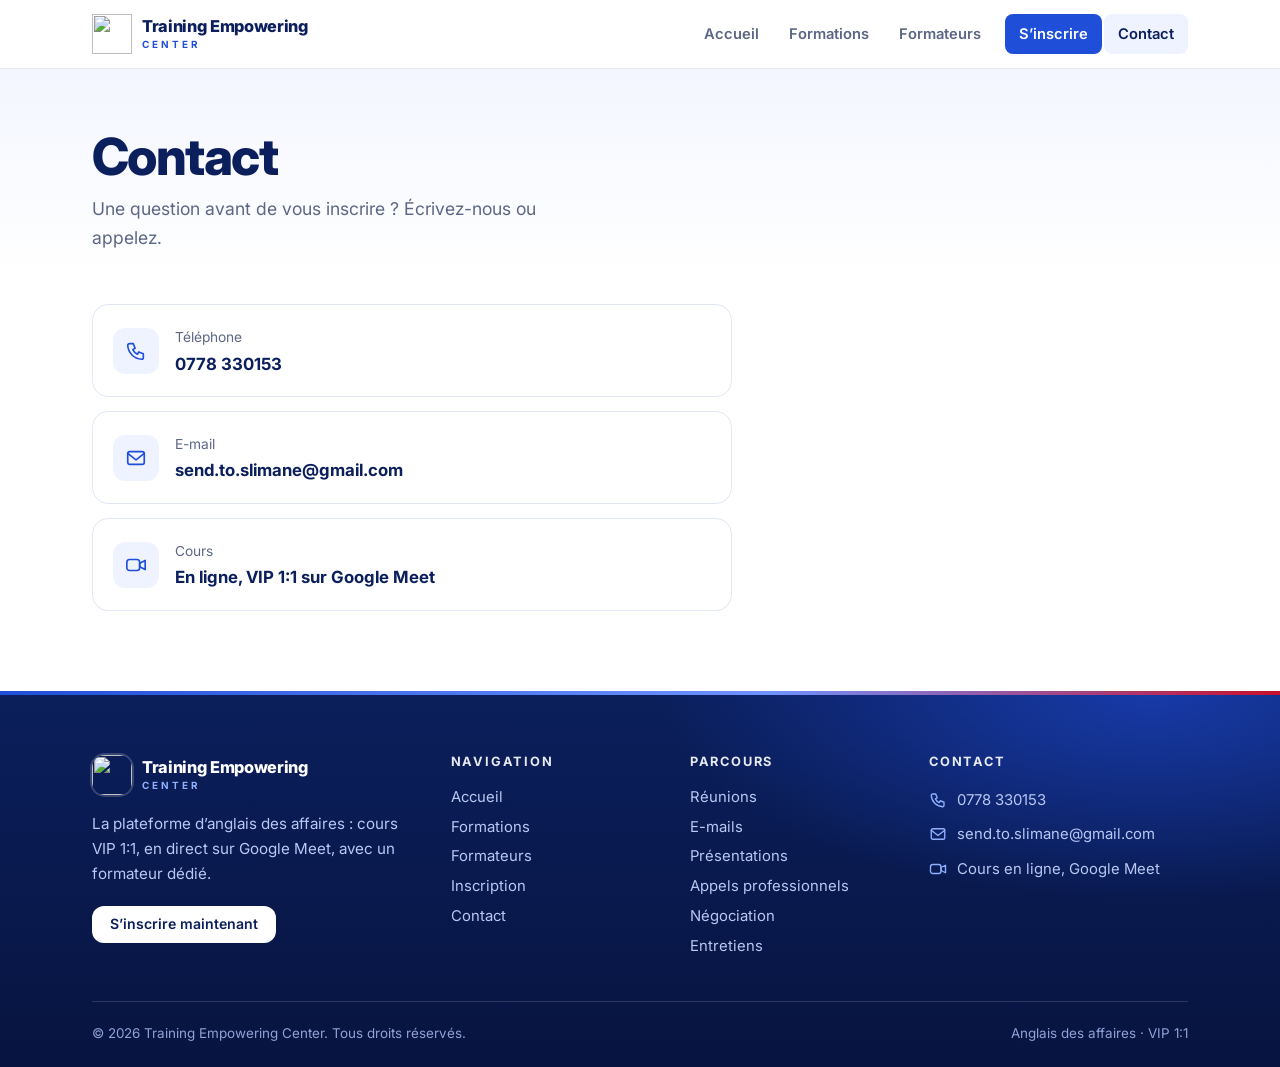
==== commit 59bd5520: "Add files via upload" ====
--- a/contact.html
+++ b/contact.html
@@ -1,14 +1,15 @@
 <!doctype html><html lang="fr"><head><meta charset="utf-8"><meta name="viewport" content="width=device-width,initial-scale=1">
 <title>Contact | Training Empowering Center</title><meta name="description" content="Plateforme d’anglais des affaires : cours VIP 1:1 en direct sur Google Meet.">
 <link rel="preconnect" href="https://fonts.googleapis.com"><link rel="preconnect" href="https://fonts.gstatic.com" crossorigin>
-<link href="https://fonts.googleapis.com/css2?family=Inter:wght@400;500;600;700;800&display=swap" rel="stylesheet"><link rel="stylesheet" href="style.css"></head><body>
-<header><div class="wrap bar"><a class="logo" href="index.html"><img src="img/i-uk.jpg" alt="">Training Empowering Center</a><input type="checkbox" id="tg" aria-label="Menu"><label for="tg" class="burger"><svg class="i" viewBox="0 0 24 24" aria-hidden="true"><path d="M4 7h16M4 12h16M4 17h16"/></svg></label><nav><a href="index.html" class="">Accueil</a><a href="formations.html" class="">Formations</a><a href="formateurs.html" class="">Formateurs</a><a href="inscription.html" class="cta">S’inscrire</a><a href="contact.html" class="on">Contact</a></nav></div></header>
+<link href="https://fonts.googleapis.com/css2?family=Inter:wght@400;500;600;700;800&display=swap" rel="stylesheet"><link rel="icon" href="img/logo.svg" type="image/svg+xml"><link rel="stylesheet" href="style.css"></head><body>
+<header><div class="wrap bar"><a class="logo " href="index.html"><img src="img/logo.svg" alt="" width="40" height="40"><span class="lt"><b>Training Empowering</b><small>CENTER</small></span></a><input type="checkbox" id="tg" aria-label="Menu"><label for="tg" class="burger"><svg class="i" viewBox="0 0 24 24" aria-hidden="true"><path d="M4 7h16M4 12h16M4 17h16"/></svg></label><nav><a href="index.html" class="">Accueil</a><a href="formations.html" class="">Formations</a><a href="formateurs.html" class="">Formateurs</a><a href="inscription.html" class="cta">S’inscrire</a><a href="contact.html" class="on">Contact</a></nav></div></header>
 <main><div class="sub"><div class="wrap"><h1>Contact</h1><p class="lead">Une question avant de vous inscrire ? Écrivez-nous ou appelez.</p></div></div>
 <section style="padding-top:28px"><div class="wrap"><div class="contact">
 <a href="tel:+213778330153"><div class="tile"><svg class="i" viewBox="0 0 24 24" aria-hidden="true"><path d="M5 4h4l2 5-2.5 1.5a11 11 0 005 5L15 13l5 2v4a2 2 0 01-2 2A16 16 0 013 6a2 2 0 012-2z"/></svg></div><span><small>Téléphone</small><b>0778 330153</b></span></a>
 <a href="mailto:send.to.slimane@gmail.com"><div class="tile"><svg class="i" viewBox="0 0 24 24" aria-hidden="true"><rect x="3" y="5" width="18" height="14" rx="2"/><path d="M3 7l9 7 9-7"/></svg></div><span><small>E-mail</small><b>send.to.slimane@gmail.com</b></span></a>
 <div><div class="tile"><svg class="i" viewBox="0 0 24 24" aria-hidden="true"><rect x="2" y="6" width="14" height="12" rx="3"/><path d="M16 10l6-3v10l-6-3z"/></svg></div><span><small>Cours</small><b>En ligne, VIP 1:1 sur Google Meet</b></span></div></div></div></section></main>
-<footer><div class="wrap"><div class="g"><div><h3>Training Empowering Center</h3><p>La plateforme d’anglais des affaires en VIP 1:1, sur Google Meet.</p></div>
-<div><h3>Pages</h3><a href="index.html">Accueil</a><a href="formations.html">Formations</a><a href="formateurs.html">Formateurs</a><a href="inscription.html">Inscription</a><a href="contact.html">Contact</a></div>
-<div><h3>Contact</h3><a href="tel:+213778330153">0778 330153</a><a href="mailto:send.to.slimane@gmail.com">send.to.slimane@gmail.com</a></div></div>
-<div class="copy">© 2026 Training Empowering Center. Tous droits réservés.</div></div></footer></body></html>+<footer><div class="wrap"><div class="fg"><div class="fb"><a class="logo flogo" href="index.html"><img src="img/logo.svg" alt="" width="40" height="40"><span class="lt"><b>Training Empowering</b><small>CENTER</small></span></a><p>La plateforme d’anglais des affaires : cours VIP 1:1, en direct sur Google Meet, avec un formateur dédié.</p><a class="btn white sm" href="inscription.html">S’inscrire maintenant</a></div>
+<div><h3>Navigation</h3><a href="index.html">Accueil</a><a href="formations.html">Formations</a><a href="formateurs.html">Formateurs</a><a href="inscription.html">Inscription</a><a href="contact.html">Contact</a></div>
+<div><h3>Parcours</h3><a href="formations.html">Réunions</a><a href="formations.html">E-mails</a><a href="formations.html">Présentations</a><a href="formations.html">Appels professionnels</a><a href="formations.html">Négociation</a><a href="formations.html">Entretiens</a></div>
+<div class="fc"><h3>Contact</h3><a href="tel:+213778330153"><svg class="i" viewBox="0 0 24 24" aria-hidden="true"><path d="M5 4h4l2 5-2.5 1.5a11 11 0 005 5L15 13l5 2v4a2 2 0 01-2 2A16 16 0 013 6a2 2 0 012-2z"/></svg>0778 330153</a><a href="mailto:send.to.slimane@gmail.com"><svg class="i" viewBox="0 0 24 24" aria-hidden="true"><rect x="3" y="5" width="18" height="14" rx="2"/><path d="M3 7l9 7 9-7"/></svg>send.to.slimane@gmail.com</a><span><svg class="i" viewBox="0 0 24 24" aria-hidden="true"><rect x="2" y="6" width="14" height="12" rx="3"/><path d="M16 10l6-3v10l-6-3z"/></svg>Cours en ligne, Google Meet</span></div></div>
+<div class="copy"><span>© 2026 Training Empowering Center. Tous droits réservés.</span><span>Anglais des affaires · VIP 1:1</span></div></div></footer></body></html>
--- a/style.css
+++ b/style.css
@@ -108,4 +108,20 @@
 .ctab{padding:32px 22px;border-radius:22px}.ctab .btn{width:100%}summary{padding:15px 18px}details p{padding:0 18px 16px}
 .enroll{grid-template-columns:1fr}.side{padding:20px 20px 18px;gap:8px}.side h2{font-size:1.3rem}.side ul,.side .tel{display:none}form{padding:20px 18px;gap:13px}.two{gap:10px}.sub{padding:34px 0 10px}
 footer{padding:34px 0 18px}footer .g{grid-template-columns:1fr 1fr;gap:18px}footer .g>div:first-child{grid-column:span 2}}
-@media(prefers-reduced-motion:reduce){*{transition:none!important;animation:none!important}}
+@media(prefers-reduced-motion:reduce){*{transition:none!important}.hero h1{animation:none}}
+
+.logo img{width:40px;height:40px;object-fit:contain}
+.lt{display:flex;flex-direction:column;line-height:1.1}.lt b{font-size:1.02rem;color:var(--navy);letter-spacing:-.02em;font-weight:800}.lt small{font-size:.62rem;letter-spacing:.3em;font-weight:700;color:var(--blue);margin-top:3px}
+.marq div{will-change:transform}
+.dark+section{padding-top:72px!important}
+footer{position:relative;background:radial-gradient(700px 300px at 90% 0,#173aa8,transparent 70%),linear-gradient(180deg,#0b1f5c,#071440);padding:64px 0 22px;color:#b9c8f3;overflow:hidden}
+footer::before{content:"";position:absolute;left:0;right:0;top:0;height:4px;background:linear-gradient(90deg,#1f4fd8,#6f93ff 60%,#c8102e)}
+.fg{display:grid;grid-template-columns:1.6fr 1fr 1fr 1.3fr;gap:40px;margin-bottom:40px}
+footer h3{color:#fff;font-size:.8rem;letter-spacing:.14em;text-transform:uppercase;margin-bottom:14px;opacity:.9}
+footer a{display:block;text-decoration:none;line-height:2;color:#b9c8f3;transition:.2s}footer a:hover{color:#fff;transform:translateX(3px)}
+.fb p{margin:16px 0 20px;max-width:34ch;font-size:.95rem}
+.fb a.btn{display:inline-flex;line-height:1.2;color:var(--navy);transform:none}
+.flogo{display:flex;align-items:center}.flogo img{box-shadow:0 0 0 2px rgba(255,255,255,.18);border-radius:13px}.flogo .lt b{color:#fff}.flogo .lt small{color:#8fb0ff}
+.fc a,.fc span{display:flex;gap:10px;align-items:center;line-height:1.5;padding:6px 0;word-break:break-all}.fc svg{width:18px;height:18px;color:#8fb0ff}.fc span{color:#b9c8f3}
+.copy{display:flex;justify-content:space-between;gap:10px;flex-wrap:wrap;border-top:1px solid rgba(255,255,255,.14);padding-top:20px;font-size:.84rem;color:#8fa2d8}
+@media(max-width:860px){.dark+section{padding-top:36px!important}footer{padding:40px 0 18px}.fg{grid-template-columns:1fr 1fr;gap:26px 18px;margin-bottom:26px}.fb,.fc{grid-column:span 2}.logo img{width:36px;height:36px}.lt b{font-size:.95rem}.lt small{font-size:.58rem}}
